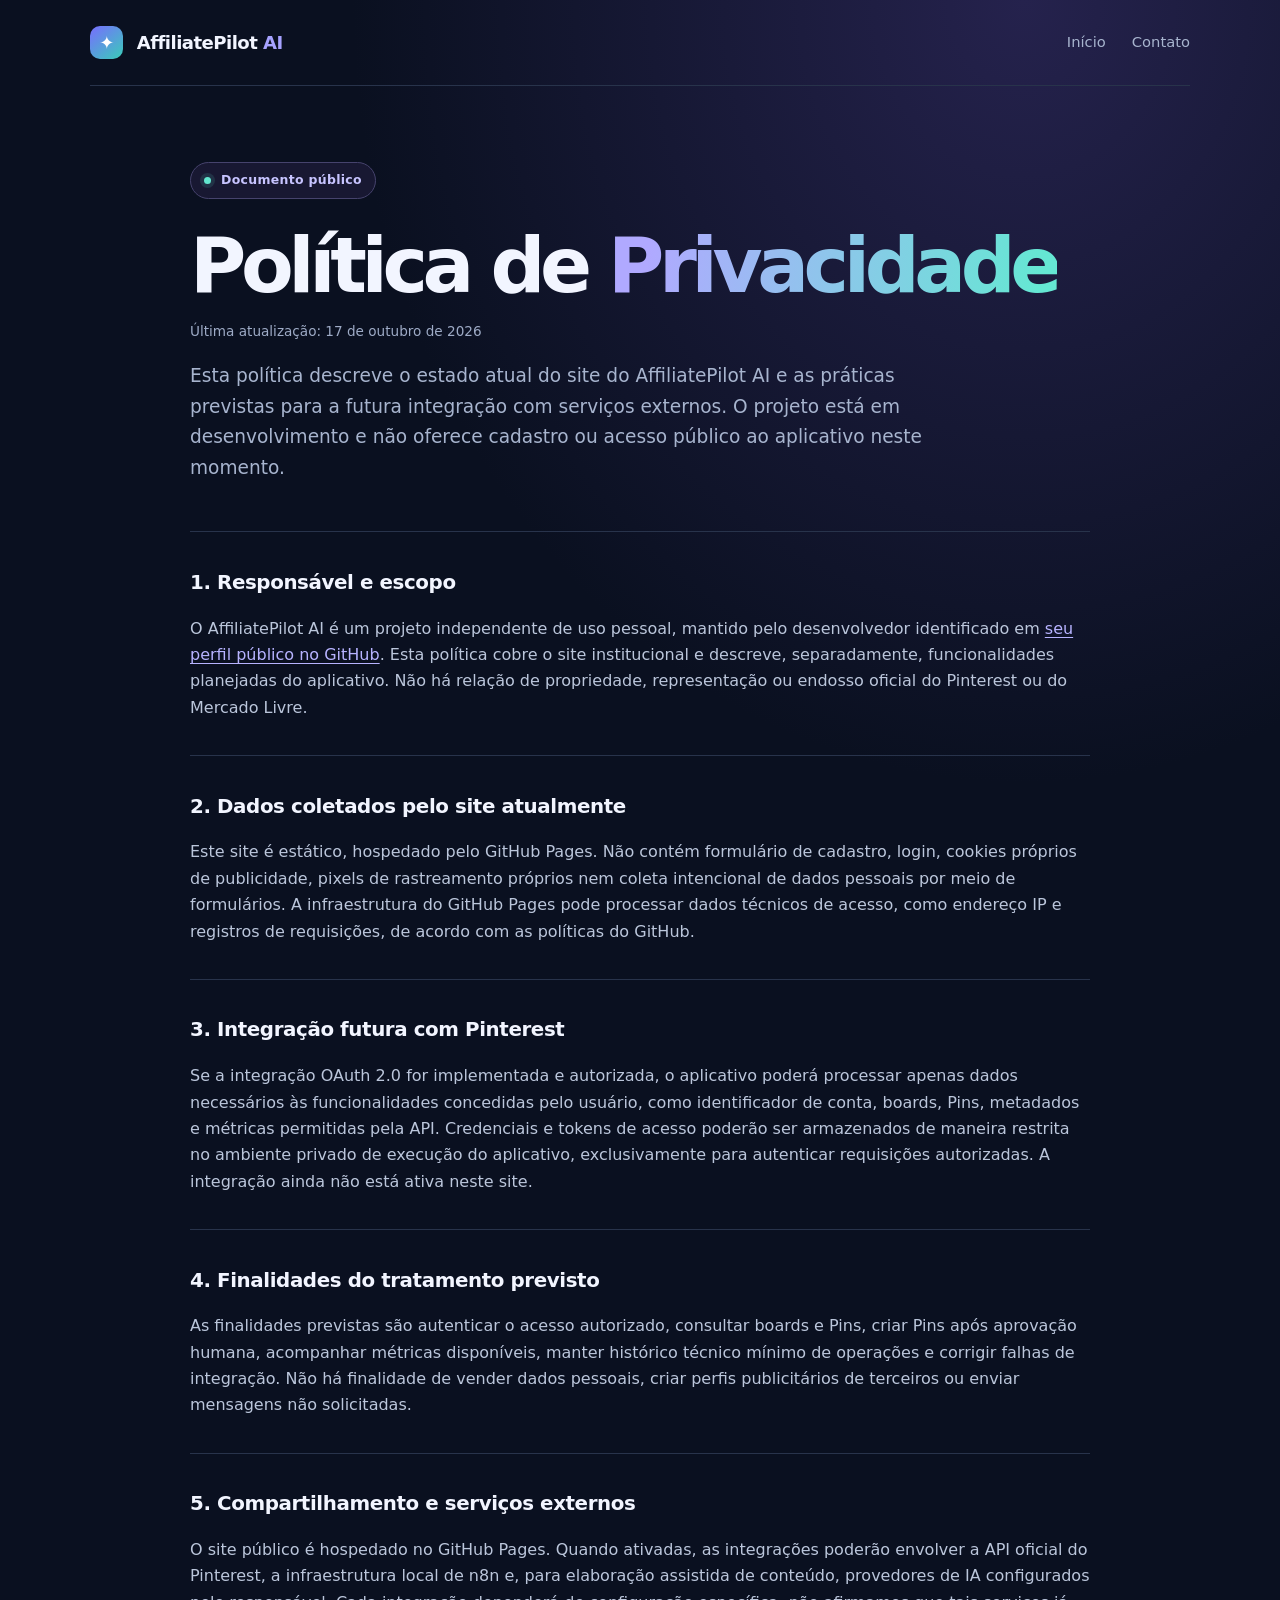
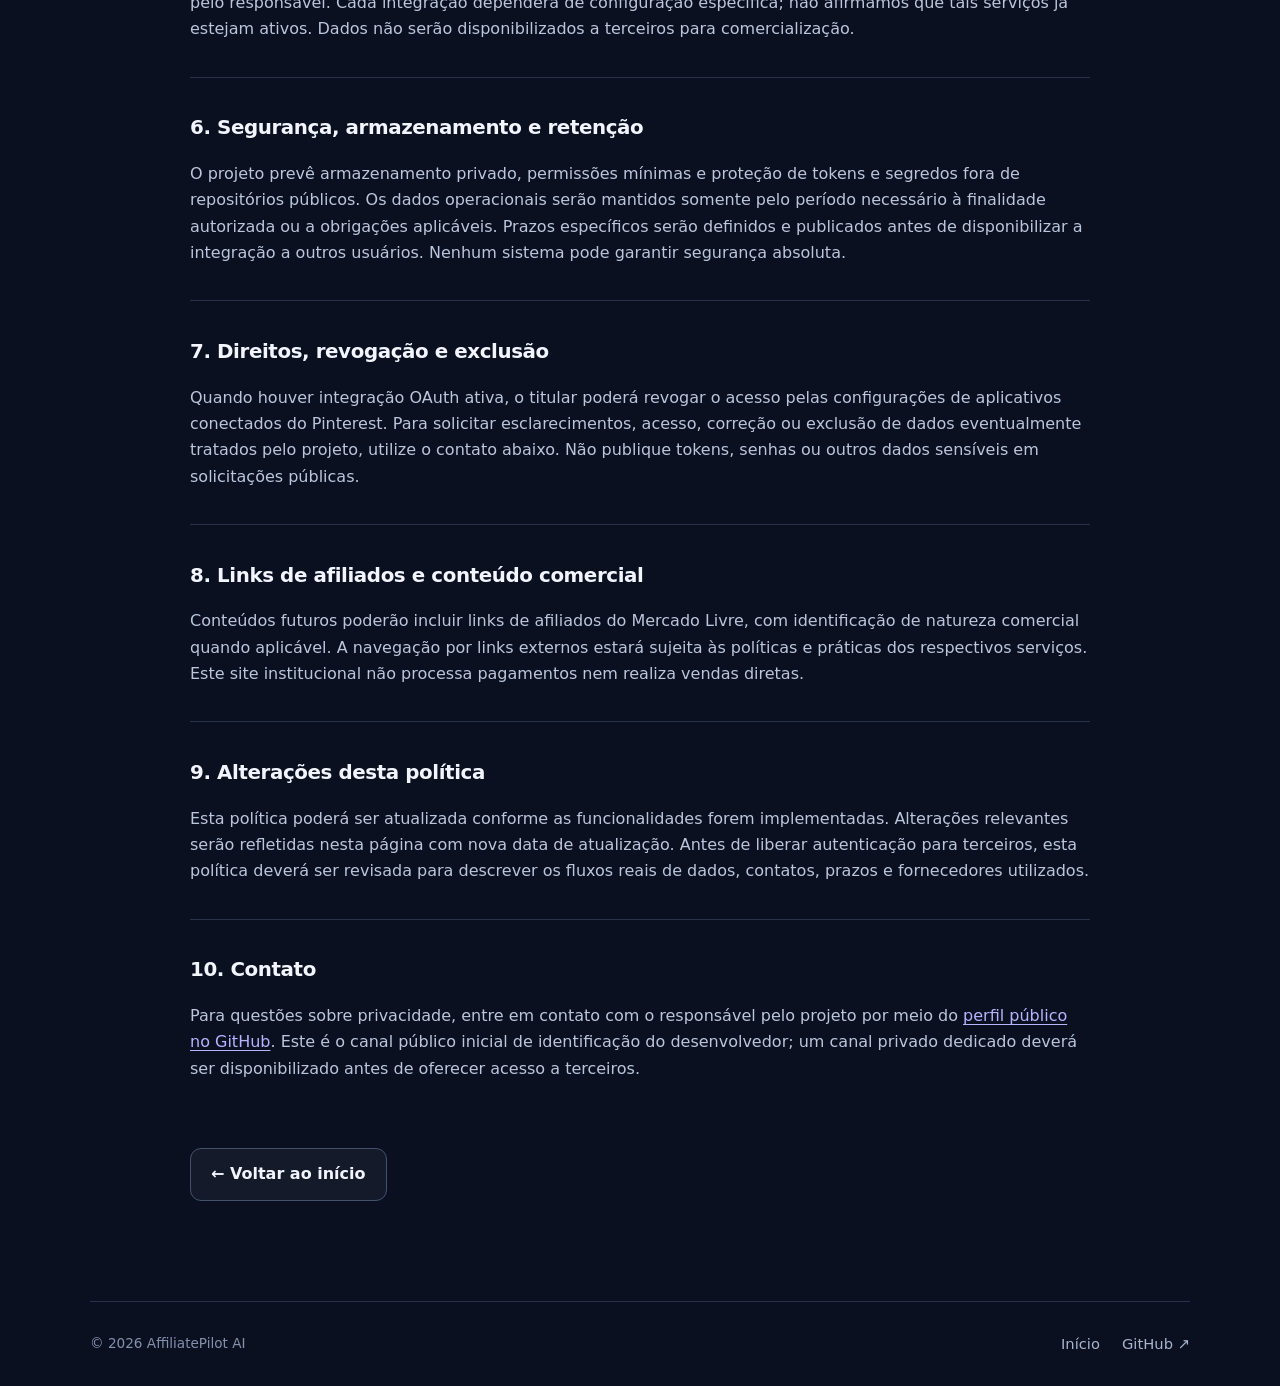
==== privacy/index.html @ 1112a1e2 "Publish AffiliatePilot AI site and privacy policy" ====
<!doctype html>
<html lang="pt-BR">
<head>
  <meta charset="utf-8"><meta name="viewport" content="width=device-width, initial-scale=1"><meta name="theme-color" content="#10172a">
  <meta name="description" content="Política de Privacidade do projeto AffiliatePilot AI.">
  <title>Política de Privacidade — AffiliatePilot AI</title>
  <link rel="icon" href="../assets/favicon.svg" type="image/svg+xml"><link rel="stylesheet" href="../assets/styles.css">
</head>
<body>
  <a class="skip" href="#conteudo">Pular para o conteúdo</a>
  <header class="nav wrap"><a class="brand" href="../"><span class="brand-icon">✦</span> AffiliatePilot <span class="brand-ai">AI</span></a><nav aria-label="Navegação principal"><a href="../">Início</a><a href="#contato">Contato</a></nav></header>
  <main id="conteudo" class="policy wrap">
    <div class="eyebrow"><span class="dot"></span> Documento público</div>
    <h1>Política de <span class="gradient">Privacidade</span></h1>
    <p class="updated">Última atualização: 17 de outubro de 2026</p>
    <p class="intro">Esta política descreve o estado atual do site do AffiliatePilot AI e as práticas previstas para a futura integração com serviços externos. O projeto está em desenvolvimento e não oferece cadastro ou acesso público ao aplicativo neste momento.</p>
    <div class="policy-content">
      <section><h2>1. Responsável e escopo</h2><p>O AffiliatePilot AI é um projeto independente de uso pessoal, mantido pelo desenvolvedor identificado em <a href="https://github.com/victoralecrim11" rel="noopener noreferrer">seu perfil público no GitHub</a>. Esta política cobre o site institucional e descreve, separadamente, funcionalidades planejadas do aplicativo. Não há relação de propriedade, representação ou endosso oficial do Pinterest ou do Mercado Livre.</p></section>
      <section><h2>2. Dados coletados pelo site atualmente</h2><p>Este site é estático, hospedado pelo GitHub Pages. Não contém formulário de cadastro, login, cookies próprios de publicidade, pixels de rastreamento próprios nem coleta intencional de dados pessoais por meio de formulários. A infraestrutura do GitHub Pages pode processar dados técnicos de acesso, como endereço IP e registros de requisições, de acordo com as políticas do GitHub.</p></section>
      <section><h2>3. Integração futura com Pinterest</h2><p>Se a integração OAuth 2.0 for implementada e autorizada, o aplicativo poderá processar apenas dados necessários às funcionalidades concedidas pelo usuário, como identificador de conta, boards, Pins, metadados e métricas permitidas pela API. Credenciais e tokens de acesso poderão ser armazenados de maneira restrita no ambiente privado de execução do aplicativo, exclusivamente para autenticar requisições autorizadas. A integração ainda não está ativa neste site.</p></section>
      <section><h2>4. Finalidades do tratamento previsto</h2><p>As finalidades previstas são autenticar o acesso autorizado, consultar boards e Pins, criar Pins após aprovação humana, acompanhar métricas disponíveis, manter histórico técnico mínimo de operações e corrigir falhas de integração. Não há finalidade de vender dados pessoais, criar perfis publicitários de terceiros ou enviar mensagens não solicitadas.</p></section>
      <section><h2>5. Compartilhamento e serviços externos</h2><p>O site público é hospedado no GitHub Pages. Quando ativadas, as integrações poderão envolver a API oficial do Pinterest, a infraestrutura local de n8n e, para elaboração assistida de conteúdo, provedores de IA configurados pelo responsável. Cada integração dependerá de configuração específica; não afirmamos que tais serviços já estejam ativos. Dados não serão disponibilizados a terceiros para comercialização.</p></section>
      <section><h2>6. Segurança, armazenamento e retenção</h2><p>O projeto prevê armazenamento privado, permissões mínimas e proteção de tokens e segredos fora de repositórios públicos. Os dados operacionais serão mantidos somente pelo período necessário à finalidade autorizada ou a obrigações aplicáveis. Prazos específicos serão definidos e publicados antes de disponibilizar a integração a outros usuários. Nenhum sistema pode garantir segurança absoluta.</p></section>
      <section><h2>7. Direitos, revogação e exclusão</h2><p>Quando houver integração OAuth ativa, o titular poderá revogar o acesso pelas configurações de aplicativos conectados do Pinterest. Para solicitar esclarecimentos, acesso, correção ou exclusão de dados eventualmente tratados pelo projeto, utilize o contato abaixo. Não publique tokens, senhas ou outros dados sensíveis em solicitações públicas.</p></section>
      <section><h2>8. Links de afiliados e conteúdo comercial</h2><p>Conteúdos futuros poderão incluir links de afiliados do Mercado Livre, com identificação de natureza comercial quando aplicável. A navegação por links externos estará sujeita às políticas e práticas dos respectivos serviços. Este site institucional não processa pagamentos nem realiza vendas diretas.</p></section>
      <section><h2>9. Alterações desta política</h2><p>Esta política poderá ser atualizada conforme as funcionalidades forem implementadas. Alterações relevantes serão refletidas nesta página com nova data de atualização. Antes de liberar autenticação para terceiros, esta política deverá ser revisada para descrever os fluxos reais de dados, contatos, prazos e fornecedores utilizados.</p></section>
      <section id="contato"><h2>10. Contato</h2><p>Para questões sobre privacidade, entre em contato com o responsável pelo projeto por meio do <a href="https://github.com/victoralecrim11" rel="noopener noreferrer">perfil público no GitHub</a>. Este é o canal público inicial de identificação do desenvolvedor; um canal privado dedicado deverá ser disponibilizado antes de oferecer acesso a terceiros.</p></section>
    </div>
    <div class="actions"><a class="button secondary" href="../">← Voltar ao início</a></div>
  </main>
  <footer class="footer wrap"><span>© 2026 AffiliatePilot AI</span><div><a href="../">Início</a><a href="https://github.com/victoralecrim11" rel="noopener noreferrer">GitHub ↗</a></div></footer>
</body>
</html>
---- assets/styles.css ----
:root{color-scheme:dark;--bg:#0a1020;--text:#f2f5ff;--muted:#a7b4ce;--line:#28334b;--accent:#8c87ff;--accent2:#62e6ce}*{box-sizing:border-box}html{scroll-behavior:smooth}body{margin:0;background:radial-gradient(ellipse 70% 35% at 80% 0%,#25224d 0%,transparent 75%),var(--bg);color:var(--text);font:16px/1.65 system-ui,-apple-system,BlinkMacSystemFont,"Segoe UI",sans-serif}a{color:inherit}.wrap{width:min(1100px,calc(100% - 48px));margin-inline:auto}.skip{position:absolute;top:-100px;left:10px;padding:10px;background:white;color:black}.skip:focus{top:10px}.nav{min-height:86px;display:flex;align-items:center;justify-content:space-between;gap:18px;border-bottom:1px solid var(--line)}.brand{text-decoration:none;font-size:1.13rem;font-weight:800;letter-spacing:-.03em}.brand-icon{display:inline-flex;align-items:center;justify-content:center;width:33px;height:33px;margin-right:8px;border-radius:10px;background:linear-gradient(140deg,#786dff,#39cdb9);color:#fff}.brand-ai{color:#a6a2ff}.nav nav{display:flex;gap:26px;flex-wrap:wrap}.nav nav a,.footer a{color:var(--muted);text-decoration:none;font-size:.92rem}.nav nav a:hover,.footer a:hover{color:white}.hero{padding-block:112px 110px;max-width:1100px}.eyebrow{display:inline-flex;align-items:center;gap:10px;padding:7px 13px;border:1px solid #46436d;background:#24214288;border-radius:999px;color:#c7c4ff;font-size:.78rem;font-weight:700;letter-spacing:.025em}.dot{width:7px;height:7px;border-radius:50%;background:var(--accent2);box-shadow:0 0 0 4px #62e6ce20}.hero h1,.policy h1{font-size:clamp(2.8rem,6.8vw,5.8rem);line-height:1.06;letter-spacing:-.07em;margin:26px 0 26px;max-width:950px}.gradient{background:linear-gradient(100deg,#b0a9ff 10%,#65e7d3 95%);-webkit-background-clip:text;background-clip:text;color:transparent}.intro{font-size:1.16rem;color:var(--muted);max-width:760px}.actions{display:flex;gap:12px;flex-wrap:wrap;margin-top:32px}.button{display:inline-flex;align-items:center;gap:12px;border-radius:11px;padding:12px 20px;text-decoration:none;font-weight:750;background:#a29dff;color:#11152a;transition:transform .15s,background .15s}.button:hover{transform:translateY(-2px);background:#bdb9ff}.button.secondary{background:#ffffff0b;border:1px solid #45516c;color:#f2f5ff}.button.secondary:hover{background:#ffffff19}.info{color:#8796b2;margin-top:25px;font-size:.85rem}.section{padding-block:64px 100px}.section-kicker{font-size:.8rem;font-weight:800;letter-spacing:.13em;color:#8f8bff}.section h2{font-size:clamp(1.9rem,4vw,3rem);line-height:1.2;letter-spacing:-.04em;margin:10px 0}.section-lead{color:var(--muted);max-width:730px}.cards{display:grid;grid-template-columns:repeat(2,minmax(0,1fr));gap:18px;margin-top:34px}.card,.panel{border:1px solid var(--line);background:linear-gradient(145deg,#1b2440b0,#111b2ed0);border-radius:18px;padding:30px}.symbol{font-weight:900;color:#a6a1ff;font-size:.8rem;letter-spacing:.12em}.card h3{font-size:1.25rem;margin:20px 0 8px}.card p,.panel p{color:var(--muted);margin-bottom:0}.panel{padding:40px}.footer{border-top:1px solid var(--line);display:flex;justify-content:space-between;gap:20px;align-items:center;padding-block:30px;color:#8391ad;font-size:.85rem}.footer div{display:flex;gap:22px}.policy{padding-block:76px 100px;max-width:900px}.policy h1{font-size:clamp(2.5rem,6vw,4.8rem);margin-bottom:14px}.updated{font-size:.85rem;color:#9eabc6}.policy-content{margin-top:48px}.policy-content section{padding:18px 0;border-top:1px solid var(--line)}.policy-content h2{font-size:1.24rem;letter-spacing:-.02em;margin-bottom:10px}.policy-content p{color:#bbc6db}.policy-content a{color:#b7b3ff;text-underline-offset:3px}a:focus-visible{outline:3px solid #69e5d1;outline-offset:4px}@media(max-width:700px){.wrap{width:min(100% - 32px,1100px)}.nav{align-items:flex-start;flex-direction:column;padding-block:18px}.nav nav{gap:14px}.hero{padding-block:74px 70px}.section{padding-block:40px 65px}.cards{grid-template-columns:1fr}.panel{padding:25px}.footer{align-items:flex-start;flex-direction:column}.hero h1{letter-spacing:-.055em}}
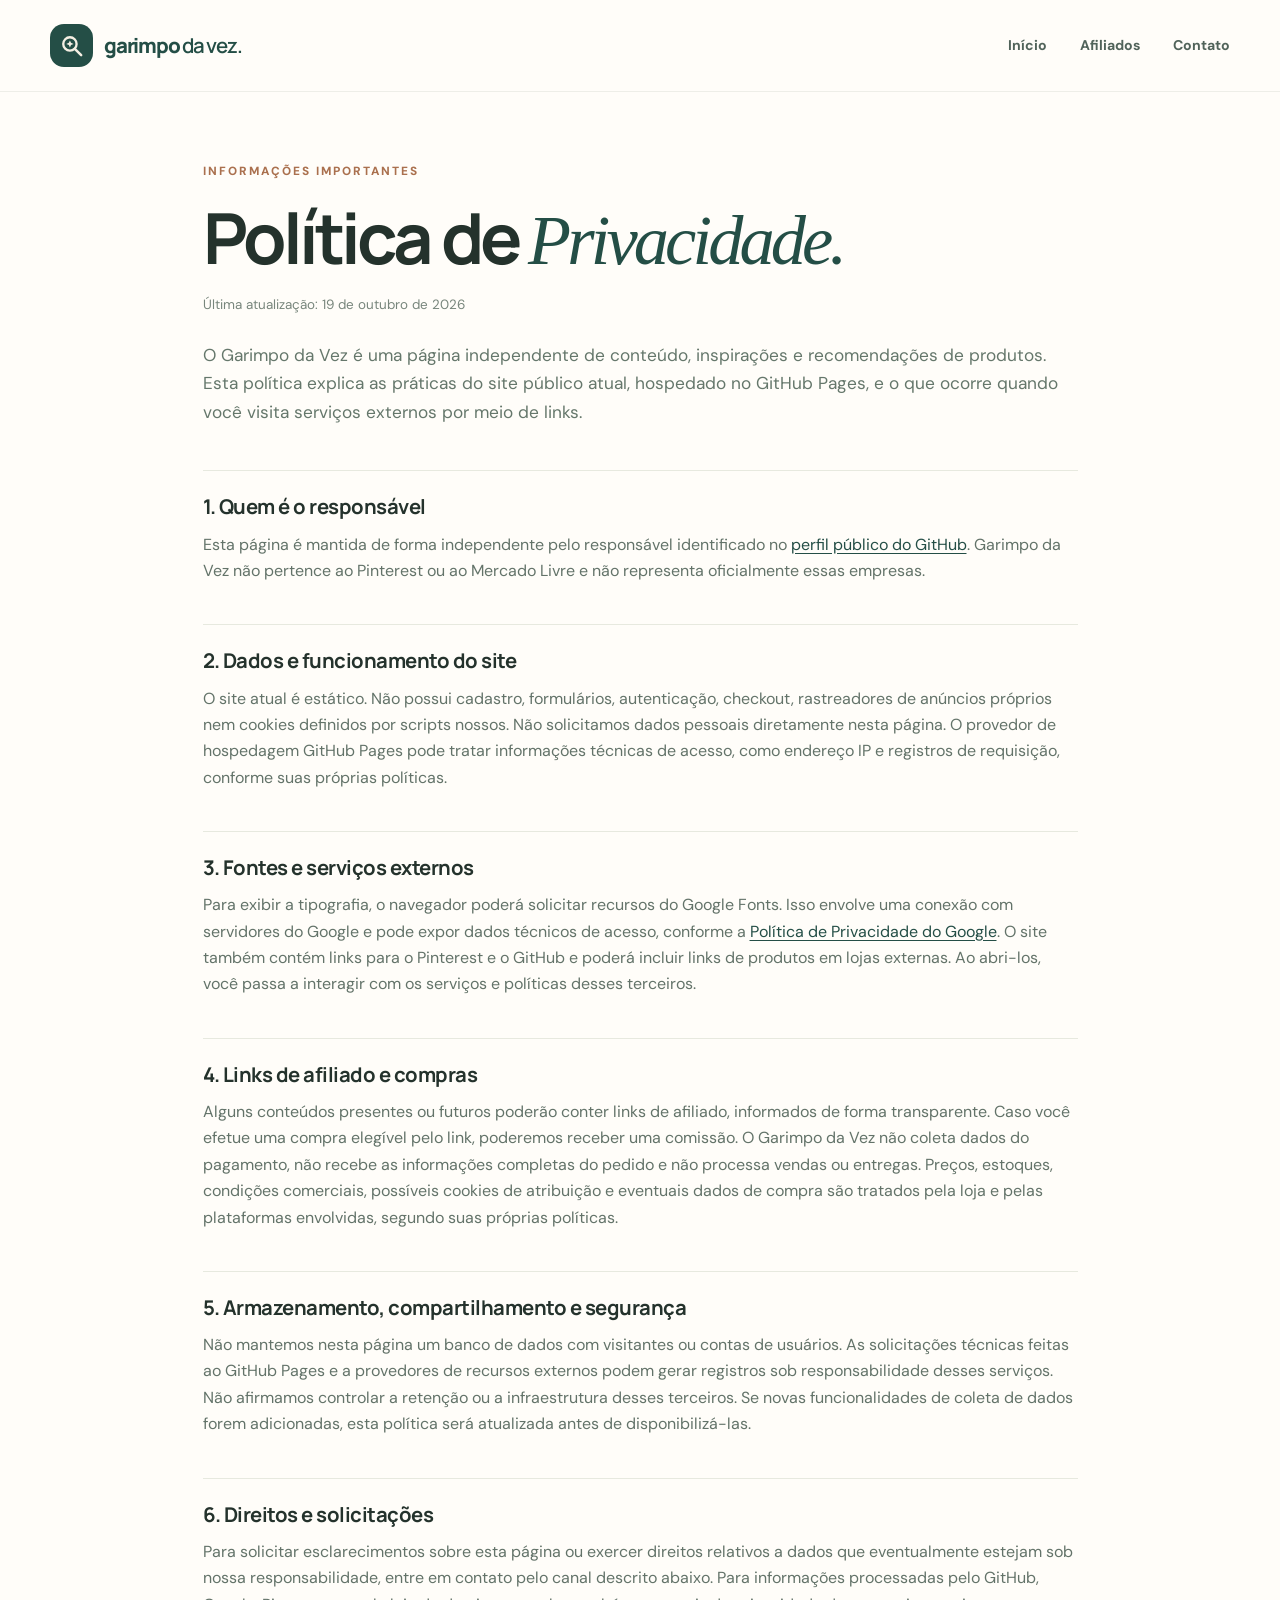
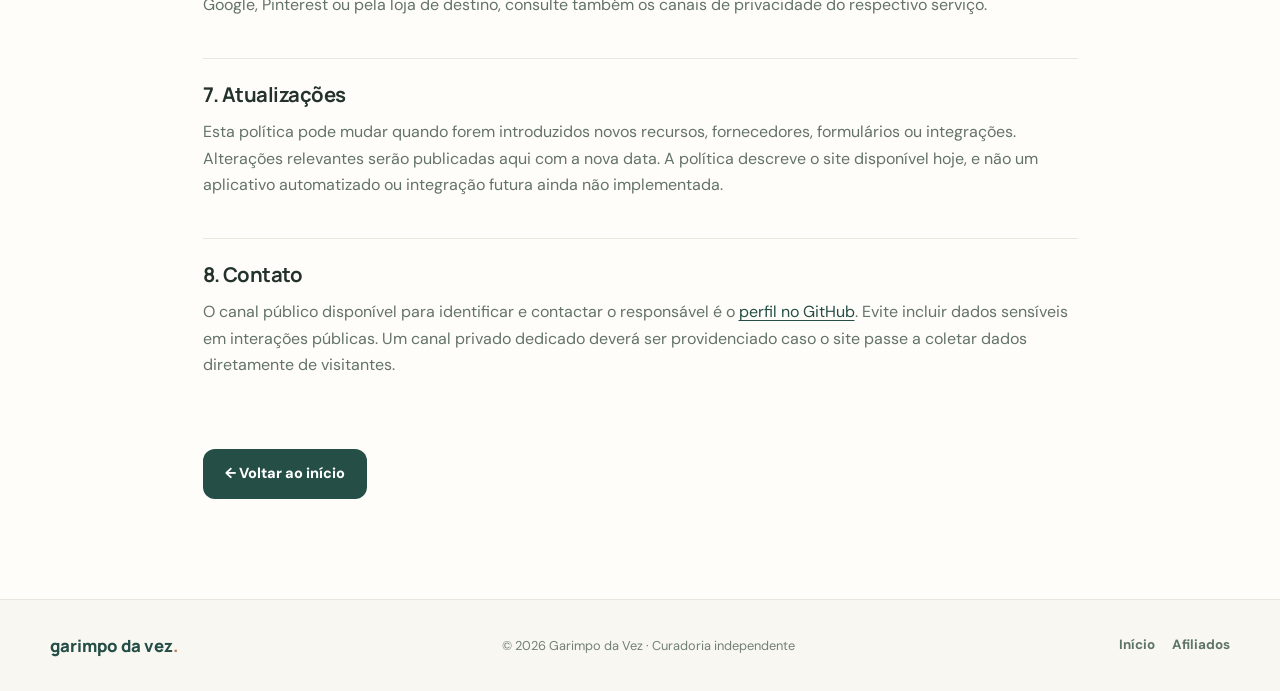
==== commit 03c2c25d: "feat: rebrand AffiliatePilot AI landing to Garimpo da Vez" ====
--- a/privacy/index.html
+++ b/privacy/index.html
@@ -1,33 +1,37 @@
 <!doctype html>
 <html lang="pt-BR">
 <head>
-  <meta charset="utf-8"><meta name="viewport" content="width=device-width, initial-scale=1"><meta name="theme-color" content="#10172a">
-  <meta name="description" content="Política de Privacidade do projeto AffiliatePilot AI.">
-  <title>Política de Privacidade — AffiliatePilot AI</title>
-  <link rel="icon" href="../assets/favicon.svg" type="image/svg+xml"><link rel="stylesheet" href="../assets/styles.css">
+  <meta charset="utf-8">
+  <meta name="viewport" content="width=device-width, initial-scale=1">
+  <meta name="theme-color" content="#244e46">
+  <meta name="description" content="Política de Privacidade do Garimpo da Vez: informações sobre o site, links externos e conteúdo de afiliados.">
+  <title>Política de Privacidade | Garimpo da Vez</title>
+  <link rel="icon" href="../assets/favicon.svg" type="image/svg+xml">
+  <link rel="stylesheet" href="../assets/styles.css">
 </head>
 <body>
   <a class="skip" href="#conteudo">Pular para o conteúdo</a>
-  <header class="nav wrap"><a class="brand" href="../"><span class="brand-icon">✦</span> AffiliatePilot <span class="brand-ai">AI</span></a><nav aria-label="Navegação principal"><a href="../">Início</a><a href="#contato">Contato</a></nav></header>
+  <header class="site-header"><div class="nav wrap">
+    <a class="brand" href="../" aria-label="Garimpo da Vez, início"><span class="brand-mark" aria-hidden="true"><svg viewBox="0 0 36 36" width="30" height="30" fill="none"><circle cx="15.5" cy="15.5" r="8" stroke="currentColor" stroke-width="2.8"/><path d="m22 22 7 7" stroke="currentColor" stroke-width="3" stroke-linecap="round"/><path d="m15.5 11.3 1.3 2.9 3.1 1.3-3.1 1.3-1.3 2.9-1.3-2.9-3.1-1.3 3.1-1.3z" fill="currentColor"/></svg></span><span>garimpo<span class="brand-soft"> da vez.</span></span></a>
+    <nav class="nav-links" aria-label="Navegação principal"><a href="../">Início</a><a href="../#transparencia">Afiliados</a><a href="#contato">Contato</a></nav>
+  </div></header>
   <main id="conteudo" class="policy wrap">
-    <div class="eyebrow"><span class="dot"></span> Documento público</div>
-    <h1>Política de <span class="gradient">Privacidade</span></h1>
-    <p class="updated">Última atualização: 17 de outubro de 2026</p>
-    <p class="intro">Esta política descreve o estado atual do site do AffiliatePilot AI e as práticas previstas para a futura integração com serviços externos. O projeto está em desenvolvimento e não oferece cadastro ou acesso público ao aplicativo neste momento.</p>
+    <p class="kicker">INFORMAÇÕES IMPORTANTES</p>
+    <h1>Política de <em style="font-family:Georgia,serif;font-weight:400;color:#244e46">Privacidade.</em></h1>
+    <p class="updated">Última atualização: 19 de outubro de 2026</p>
+    <p class="policy-intro">O Garimpo da Vez é uma página independente de conteúdo, inspirações e recomendações de produtos. Esta política explica as práticas do site público atual, hospedado no GitHub Pages, e o que ocorre quando você visita serviços externos por meio de links.</p>
     <div class="policy-content">
-      <section><h2>1. Responsável e escopo</h2><p>O AffiliatePilot AI é um projeto independente de uso pessoal, mantido pelo desenvolvedor identificado em <a href="https://github.com/victoralecrim11" rel="noopener noreferrer">seu perfil público no GitHub</a>. Esta política cobre o site institucional e descreve, separadamente, funcionalidades planejadas do aplicativo. Não há relação de propriedade, representação ou endosso oficial do Pinterest ou do Mercado Livre.</p></section>
-      <section><h2>2. Dados coletados pelo site atualmente</h2><p>Este site é estático, hospedado pelo GitHub Pages. Não contém formulário de cadastro, login, cookies próprios de publicidade, pixels de rastreamento próprios nem coleta intencional de dados pessoais por meio de formulários. A infraestrutura do GitHub Pages pode processar dados técnicos de acesso, como endereço IP e registros de requisições, de acordo com as políticas do GitHub.</p></section>
-      <section><h2>3. Integração futura com Pinterest</h2><p>Se a integração OAuth 2.0 for implementada e autorizada, o aplicativo poderá processar apenas dados necessários às funcionalidades concedidas pelo usuário, como identificador de conta, boards, Pins, metadados e métricas permitidas pela API. Credenciais e tokens de acesso poderão ser armazenados de maneira restrita no ambiente privado de execução do aplicativo, exclusivamente para autenticar requisições autorizadas. A integração ainda não está ativa neste site.</p></section>
-      <section><h2>4. Finalidades do tratamento previsto</h2><p>As finalidades previstas são autenticar o acesso autorizado, consultar boards e Pins, criar Pins após aprovação humana, acompanhar métricas disponíveis, manter histórico técnico mínimo de operações e corrigir falhas de integração. Não há finalidade de vender dados pessoais, criar perfis publicitários de terceiros ou enviar mensagens não solicitadas.</p></section>
-      <section><h2>5. Compartilhamento e serviços externos</h2><p>O site público é hospedado no GitHub Pages. Quando ativadas, as integrações poderão envolver a API oficial do Pinterest, a infraestrutura local de n8n e, para elaboração assistida de conteúdo, provedores de IA configurados pelo responsável. Cada integração dependerá de configuração específica; não afirmamos que tais serviços já estejam ativos. Dados não serão disponibilizados a terceiros para comercialização.</p></section>
-      <section><h2>6. Segurança, armazenamento e retenção</h2><p>O projeto prevê armazenamento privado, permissões mínimas e proteção de tokens e segredos fora de repositórios públicos. Os dados operacionais serão mantidos somente pelo período necessário à finalidade autorizada ou a obrigações aplicáveis. Prazos específicos serão definidos e publicados antes de disponibilizar a integração a outros usuários. Nenhum sistema pode garantir segurança absoluta.</p></section>
-      <section><h2>7. Direitos, revogação e exclusão</h2><p>Quando houver integração OAuth ativa, o titular poderá revogar o acesso pelas configurações de aplicativos conectados do Pinterest. Para solicitar esclarecimentos, acesso, correção ou exclusão de dados eventualmente tratados pelo projeto, utilize o contato abaixo. Não publique tokens, senhas ou outros dados sensíveis em solicitações públicas.</p></section>
-      <section><h2>8. Links de afiliados e conteúdo comercial</h2><p>Conteúdos futuros poderão incluir links de afiliados do Mercado Livre, com identificação de natureza comercial quando aplicável. A navegação por links externos estará sujeita às políticas e práticas dos respectivos serviços. Este site institucional não processa pagamentos nem realiza vendas diretas.</p></section>
-      <section><h2>9. Alterações desta política</h2><p>Esta política poderá ser atualizada conforme as funcionalidades forem implementadas. Alterações relevantes serão refletidas nesta página com nova data de atualização. Antes de liberar autenticação para terceiros, esta política deverá ser revisada para descrever os fluxos reais de dados, contatos, prazos e fornecedores utilizados.</p></section>
-      <section id="contato"><h2>10. Contato</h2><p>Para questões sobre privacidade, entre em contato com o responsável pelo projeto por meio do <a href="https://github.com/victoralecrim11" rel="noopener noreferrer">perfil público no GitHub</a>. Este é o canal público inicial de identificação do desenvolvedor; um canal privado dedicado deverá ser disponibilizado antes de oferecer acesso a terceiros.</p></section>
+      <section><h2>1. Quem é o responsável</h2><p>Esta página é mantida de forma independente pelo responsável identificado no <a href="https://github.com/victoralecrim11" target="_blank" rel="noopener noreferrer">perfil público do GitHub</a>. Garimpo da Vez não pertence ao Pinterest ou ao Mercado Livre e não representa oficialmente essas empresas.</p></section>
+      <section><h2>2. Dados e funcionamento do site</h2><p>O site atual é estático. Não possui cadastro, formulários, autenticação, checkout, rastreadores de anúncios próprios nem cookies definidos por scripts nossos. Não solicitamos dados pessoais diretamente nesta página. O provedor de hospedagem GitHub Pages pode tratar informações técnicas de acesso, como endereço IP e registros de requisição, conforme suas próprias políticas.</p></section>
+      <section><h2>3. Fontes e serviços externos</h2><p>Para exibir a tipografia, o navegador poderá solicitar recursos do Google Fonts. Isso envolve uma conexão com servidores do Google e pode expor dados técnicos de acesso, conforme a <a href="https://policies.google.com/privacy?hl=pt-BR" target="_blank" rel="noopener noreferrer">Política de Privacidade do Google</a>. O site também contém links para o Pinterest e o GitHub e poderá incluir links de produtos em lojas externas. Ao abri-los, você passa a interagir com os serviços e políticas desses terceiros.</p></section>
+      <section><h2>4. Links de afiliado e compras</h2><p>Alguns conteúdos presentes ou futuros poderão conter links de afiliado, informados de forma transparente. Caso você efetue uma compra elegível pelo link, poderemos receber uma comissão. O Garimpo da Vez não coleta dados do pagamento, não recebe as informações completas do pedido e não processa vendas ou entregas. Preços, estoques, condições comerciais, possíveis cookies de atribuição e eventuais dados de compra são tratados pela loja e pelas plataformas envolvidas, segundo suas próprias políticas.</p></section>
+      <section><h2>5. Armazenamento, compartilhamento e segurança</h2><p>Não mantemos nesta página um banco de dados com visitantes ou contas de usuários. As solicitações técnicas feitas ao GitHub Pages e a provedores de recursos externos podem gerar registros sob responsabilidade desses serviços. Não afirmamos controlar a retenção ou a infraestrutura desses terceiros. Se novas funcionalidades de coleta de dados forem adicionadas, esta política será atualizada antes de disponibilizá-las.</p></section>
+      <section><h2>6. Direitos e solicitações</h2><p>Para solicitar esclarecimentos sobre esta página ou exercer direitos relativos a dados que eventualmente estejam sob nossa responsabilidade, entre em contato pelo canal descrito abaixo. Para informações processadas pelo GitHub, Google, Pinterest ou pela loja de destino, consulte também os canais de privacidade do respectivo serviço.</p></section>
+      <section><h2>7. Atualizações</h2><p>Esta política pode mudar quando forem introduzidos novos recursos, fornecedores, formulários ou integrações. Alterações relevantes serão publicadas aqui com a nova data. A política descreve o site disponível hoje, e não um aplicativo automatizado ou integração futura ainda não implementada.</p></section>
+      <section id="contato"><h2>8. Contato</h2><p>O canal público disponível para identificar e contactar o responsável é o <a href="https://github.com/victoralecrim11" target="_blank" rel="noopener noreferrer">perfil no GitHub</a>. Evite incluir dados sensíveis em interações públicas. Um canal privado dedicado deverá ser providenciado caso o site passe a coletar dados diretamente de visitantes.</p></section>
     </div>
-    <div class="actions"><a class="button secondary" href="../">← Voltar ao início</a></div>
+    <div class="actions"><a class="button primary" href="../">← Voltar ao início</a></div>
   </main>
-  <footer class="footer wrap"><span>© 2026 AffiliatePilot AI</span><div><a href="../">Início</a><a href="https://github.com/victoralecrim11" rel="noopener noreferrer">GitHub ↗</a></div></footer>
+  <footer class="footer"><div class="wrap footer-inner"><a class="footer-brand" href="../">garimpo da vez<span>.</span></a><p>© 2026 Garimpo da Vez · Curadoria independente</p><nav aria-label="Links do rodapé"><a href="../">Início</a><a href="../#transparencia">Afiliados</a></nav></div></footer>
 </body>
-</html>
+</html>
--- a/assets/styles.css
+++ b/assets/styles.css
@@ -1 +1,8 @@
-:root{color-scheme:dark;--bg:#0a1020;--text:#f2f5ff;--muted:#a7b4ce;--line:#28334b;--accent:#8c87ff;--accent2:#62e6ce}*{box-sizing:border-box}html{scroll-behavior:smooth}body{margin:0;background:radial-gradient(ellipse 70% 35% at 80% 0%,#25224d 0%,transparent 75%),var(--bg);color:var(--text);font:16px/1.65 system-ui,-apple-system,BlinkMacSystemFont,"Segoe UI",sans-serif}a{color:inherit}.wrap{width:min(1100px,calc(100% - 48px));margin-inline:auto}.skip{position:absolute;top:-100px;left:10px;padding:10px;background:white;color:black}.skip:focus{top:10px}.nav{min-height:86px;display:flex;align-items:center;justify-content:space-between;gap:18px;border-bottom:1px solid var(--line)}.brand{text-decoration:none;font-size:1.13rem;font-weight:800;letter-spacing:-.03em}.brand-icon{display:inline-flex;align-items:center;justify-content:center;width:33px;height:33px;margin-right:8px;border-radius:10px;background:linear-gradient(140deg,#786dff,#39cdb9);color:#fff}.brand-ai{color:#a6a2ff}.nav nav{display:flex;gap:26px;flex-wrap:wrap}.nav nav a,.footer a{color:var(--muted);text-decoration:none;font-size:.92rem}.nav nav a:hover,.footer a:hover{color:white}.hero{padding-block:112px 110px;max-width:1100px}.eyebrow{display:inline-flex;align-items:center;gap:10px;padding:7px 13px;border:1px solid #46436d;background:#24214288;border-radius:999px;color:#c7c4ff;font-size:.78rem;font-weight:700;letter-spacing:.025em}.dot{width:7px;height:7px;border-radius:50%;background:var(--accent2);box-shadow:0 0 0 4px #62e6ce20}.hero h1,.policy h1{font-size:clamp(2.8rem,6.8vw,5.8rem);line-height:1.06;letter-spacing:-.07em;margin:26px 0 26px;max-width:950px}.gradient{background:linear-gradient(100deg,#b0a9ff 10%,#65e7d3 95%);-webkit-background-clip:text;background-clip:text;color:transparent}.intro{font-size:1.16rem;color:var(--muted);max-width:760px}.actions{display:flex;gap:12px;flex-wrap:wrap;margin-top:32px}.button{display:inline-flex;align-items:center;gap:12px;border-radius:11px;padding:12px 20px;text-decoration:none;font-weight:750;background:#a29dff;color:#11152a;transition:transform .15s,background .15s}.button:hover{transform:translateY(-2px);background:#bdb9ff}.button.secondary{background:#ffffff0b;border:1px solid #45516c;color:#f2f5ff}.button.secondary:hover{background:#ffffff19}.info{color:#8796b2;margin-top:25px;font-size:.85rem}.section{padding-block:64px 100px}.section-kicker{font-size:.8rem;font-weight:800;letter-spacing:.13em;color:#8f8bff}.section h2{font-size:clamp(1.9rem,4vw,3rem);line-height:1.2;letter-spacing:-.04em;margin:10px 0}.section-lead{color:var(--muted);max-width:730px}.cards{display:grid;grid-template-columns:repeat(2,minmax(0,1fr));gap:18px;margin-top:34px}.card,.panel{border:1px solid var(--line);background:linear-gradient(145deg,#1b2440b0,#111b2ed0);border-radius:18px;padding:30px}.symbol{font-weight:900;color:#a6a1ff;font-size:.8rem;letter-spacing:.12em}.card h3{font-size:1.25rem;margin:20px 0 8px}.card p,.panel p{color:var(--muted);margin-bottom:0}.panel{padding:40px}.footer{border-top:1px solid var(--line);display:flex;justify-content:space-between;gap:20px;align-items:center;padding-block:30px;color:#8391ad;font-size:.85rem}.footer div{display:flex;gap:22px}.policy{padding-block:76px 100px;max-width:900px}.policy h1{font-size:clamp(2.5rem,6vw,4.8rem);margin-bottom:14px}.updated{font-size:.85rem;color:#9eabc6}.policy-content{margin-top:48px}.policy-content section{padding:18px 0;border-top:1px solid var(--line)}.policy-content h2{font-size:1.24rem;letter-spacing:-.02em;margin-bottom:10px}.policy-content p{color:#bbc6db}.policy-content a{color:#b7b3ff;text-underline-offset:3px}a:focus-visible{outline:3px solid #69e5d1;outline-offset:4px}@media(max-width:700px){.wrap{width:min(100% - 32px,1100px)}.nav{align-items:flex-start;flex-direction:column;padding-block:18px}.nav nav{gap:14px}.hero{padding-block:74px 70px}.section{padding-block:40px 65px}.cards{grid-template-columns:1fr}.panel{padding:25px}.footer{align-items:flex-start;flex-direction:column}.hero h1{letter-spacing:-.055em}}
+@import url('https://fonts.googleapis.com/css2?family=DM+Sans:wght@400;500;600;700;800&family=Manrope:wght@400;500;600;700;800&display=swap');
+:root{color-scheme:light;--green:#244e46;--green-dark:#173b35;--cream:#f5efe3;--ink:#24322c;--muted:#63736a;--terracotta:#d69a72;--line:#e7e9df;--white:#fffdf9;--radius:24px}
+*{box-sizing:border-box}html{scroll-behavior:smooth}body{margin:0;color:var(--ink);background:var(--white);font:16px/1.65 'DM Sans',system-ui,-apple-system,BlinkMacSystemFont,'Segoe UI',sans-serif}a{color:inherit}a:focus-visible{outline:3px solid #b96b42;outline-offset:4px}h1,h2,h3{font-family:Manrope,'DM Sans',sans-serif;line-height:1.14;letter-spacing:-.055em}p{margin-top:0}.wrap{width:min(1180px,calc(100% - 56px));margin-inline:auto}.skip{position:fixed;z-index:99;top:-100px;left:12px;padding:12px 16px;background:var(--green);color:white}.skip:focus{top:12px}.site-header{position:relative;z-index:3;background:var(--white);border-bottom:1px solid #eeeee8}.nav{height:91px;display:flex;align-items:center;justify-content:space-between;gap:20px}.brand{display:inline-flex;align-items:center;gap:11px;white-space:nowrap;font-size:1.28rem;text-decoration:none;font-family:Manrope,sans-serif;font-weight:800;letter-spacing:-.06em;color:var(--green)}.brand-soft{font-weight:600}.brand-mark{display:flex;align-items:center;justify-content:center;flex:none;width:43px;height:43px;border-radius:14px;background:var(--green);color:var(--cream)}.nav-links{display:flex;align-items:center;gap:33px}.nav-links a{text-decoration:none;font-weight:700;font-size:.88rem;color:#51635a}.nav-links a:hover{color:#b57048}.hero{overflow:hidden;background:linear-gradient(122deg,#f9f6ee 0%,#f4f1e8 56%,#eee9dc 100%)}.hero-grid{min-height:665px;display:grid;grid-template-columns:1.02fr 1fr;align-items:center;gap:5%;padding-block:60px 75px}.hero-copy{position:relative;z-index:1}.eyebrow{display:inline-flex;gap:9px;align-items:center;padding:8px 13px;border:1px solid #d7e1d5;border-radius:100px;background:#ffffffc7;color:#426557;font-size:.75rem;letter-spacing:.015em;font-weight:800}.spark{color:#bb815a;font-size:1.08rem;line-height:1}.hero h1{font-size:clamp(3.1rem,5.2vw,5.3rem);max-width:650px;margin:24px 0 22px;font-weight:800}.hero h1 em,.about-section h2 em{font-family:Georgia,'Times New Roman',serif;font-weight:400;color:var(--green);letter-spacing:-.065em}.hero-lead{color:#5f6b61;max-width:520px;font-size:1.105rem;line-height:1.76}.actions{display:flex;align-items:center;flex-wrap:wrap;gap:12px;margin-top:30px}.button{display:inline-flex;align-items:center;justify-content:center;gap:18px;min-height:50px;padding:12px 22px;border-radius:12px;font-weight:800;font-size:.91rem;text-decoration:none;transition:transform .18s ease,background .18s ease;white-space:nowrap}.button:hover{transform:translateY(-2px)}.button.primary{background:var(--green);color:white}.button.primary:hover{background:var(--green-dark)}.button.ghost{border:1px solid #d9ddd4;background:#ffffff9c;color:var(--green)}.button.ghost:hover{background:#fff}.small-note{margin:27px 0 0;font-size:.79rem;font-weight:600;color:#77857b}.hero-art{min-height:525px;position:relative}.hero-tag{position:absolute;z-index:2;top:6px;left:11%;transform:rotate(-7deg);background:#fffdf8;padding:10px 18px;border-radius:100px;box-shadow:0 10px 26px #2b3b2820;color:var(--green);font-size:.78rem;font-weight:800}.hero-tag span{margin-left:5px;color:var(--terracotta)}.art-tile{position:absolute;border:7px solid #fff8;box-shadow:0 20px 60px #43584518;overflow:hidden;border-radius:29px}.tile-number{position:absolute;z-index:1;top:21px;left:23px;font-size:.69rem;font-weight:800;letter-spacing:.1em;color:#405849}.tile-caption{position:absolute;bottom:19px;left:22px;right:15px;font-weight:800;font-size:.8rem;letter-spacing:-.02em}.tile-home{background:#dbe2ce;left:1%;top:44px;width:55%;height:320px;transform:rotate(-5deg)}.tile-tech{background:#d5d8d0;right:2%;top:94px;width:47%;height:258px;transform:rotate(8deg)}.tile-life{background:#e8c8ad;left:28%;bottom:8px;width:45%;height:225px;transform:rotate(-2deg)}.art-stamp{position:absolute;z-index:2;right:4%;bottom:52px;width:130px;height:130px;border-radius:50%;background:var(--green);color:white;display:flex;align-items:center;justify-content:center;flex-direction:column;text-align:center;font:700 1rem/1.4 Georgia,serif;transform:rotate(10deg);box-shadow:0 12px 30px #244e4629}.art-stamp span{font-size:1.45rem;color:#efc28d;margin-top:4px}.lamp{position:absolute;top:72px;left:50%;transform:translateX(-50%);width:152px;height:200px}.lamp-shade{display:block;position:absolute;top:0;left:18px;width:118px;height:90px;background:#f6ead7;clip-path:polygon(22% 0,78% 0,100% 100%,0 100%);border-radius:12px 12px 3px 3px;filter:drop-shadow(0 6px 3px #0001)}.lamp-pole{position:absolute;width:10px;height:99px;background:#6b765f;top:83px;left:71px}.lamp-foot{position:absolute;width:89px;height:13px;background:#586957;bottom:9px;left:31px;border-radius:80% 80% 20% 20%}.monitor{position:absolute;left:50%;top:70px;transform:translateX(-50%);width:82%;height:150px}.monitor-screen{display:block;height:110px;border:10px solid #324a45;background:linear-gradient(135deg,#8fae9d,#c9d5b3);border-radius:13px;box-shadow:6px 12px 20px #566b5a26}.monitor-stand{display:block;position:relative;margin:auto;width:16px;height:30px;background:#526d63}.monitor-stand:after{content:'';position:absolute;bottom:-5px;left:-25px;width:66px;height:8px;background:#526d63;border-radius:50%}.vase{position:absolute;left:50%;top:27px;transform:translateX(-50%);height:170px;width:170px}.pot{position:absolute;bottom:0;left:46px;width:80px;height:85px;background:#b97356;border-radius:12px 12px 32px 32px;box-shadow:inset -13px 0 #9b5d4429}.leaf{position:absolute;background:#6f8569;width:34px;height:71px;border-radius:80% 3% 80% 3%;transform-origin:bottom center}.leaf-a{left:58px;top:10px;transform:rotate(-40deg)}.leaf-b{left:89px;top:0;transform:rotate(25deg)}.leaf-c{left:80px;top:30px;transform:rotate(4deg)}.manifesto-strip{background:var(--green);color:#fffdf4}.strip-inner{display:flex;justify-content:space-around;align-items:center;gap:25px;min-height:78px;text-transform:uppercase;font-size:.75rem;letter-spacing:.12em;font-weight:800}.strip-inner b{font-size:1.1rem;color:#d8b18a}.section{padding-block:108px}.section-head{display:flex;align-items:end;justify-content:space-between;gap:50px;margin-bottom:36px}.section-head>div{max-width:650px}.section-head>p{max-width:340px;margin-bottom:8px;color:var(--muted);font-size:.96rem}.kicker{color:#aa704e;letter-spacing:.17em;font-weight:800;font-size:.74rem;margin-bottom:15px}.section h2,.about-section h2{font-size:clamp(2.25rem,4vw,3.55rem);margin:0}.category-grid{display:grid;grid-template-columns:repeat(4,minmax(0,1fr));gap:17px}.category{display:flex;flex-direction:column;min-height:350px;border-radius:22px;padding:22px;overflow:hidden;border:1px solid #0000000b}.category-home{background:#e9efe2}.category-tech{background:#e2e9e5}.category-organize{background:#f6eadb}.category-style{background:#f4dfd2}.category-icon{height:106px;display:flex;align-items:center;justify-content:center;font-family:Georgia,serif;font-size:5.2rem;line-height:1;color:#37665a;opacity:.9}.category-tech .category-icon{color:#607b72}.category-organize .category-icon{color:#b7805a}.category-style .category-icon{color:#bd8c75}.category-index{font-size:.66rem;letter-spacing:.16em;font-weight:800;opacity:.62}.category h3{font-size:1.42rem;letter-spacing:-.05em;margin:12px 0 9px}.category p{color:#4d5c53;font-size:.85rem;line-height:1.65}.category-foot{margin-top:auto;padding-top:14px;border-top:1px solid #1e45301c;font-size:.73rem;font-weight:800;color:#405f51;display:flex;justify-content:space-between;gap:7px}.collection-note{margin-top:25px;color:#65776b;font-size:.88rem}.about-section{background:#f5f1e8;padding:100px 0}.about-grid{display:grid;grid-template-columns:1fr 1fr;gap:90px;align-items:center}.about-section h2{max-width:610px}.about-copy{color:#647268;font-size:1.05rem}.about-copy p{margin-bottom:18px}.text-link{display:inline-flex;align-items:center;gap:14px;margin-top:10px;color:var(--green);font-weight:800;text-decoration:none;border-bottom:1px solid var(--green);padding-bottom:5px}.text-link:hover{color:#a4613f;border-color:#a4613f}.disclosure{background:#e7eee5;border-radius:28px;padding:54px;display:grid;grid-template-columns:110px 1fr;gap:34px}.disclosure-symbol{width:92px;height:92px;border-radius:28px;background:var(--green);color:#f7e5c7;display:grid;place-items:center;font-size:4rem;line-height:1}.disclosure h2{font-size:clamp(1.9rem,3vw,2.9rem);margin:0 0 18px}.disclosure p:not(.kicker){color:#4b6457;max-width:860px}.closing{background:var(--green);color:white;padding-block:82px}.closing-inner{display:flex;align-items:center;justify-content:space-between;gap:32px}.closing-spark{display:block;color:#e5b98f;font-size:2.2rem}.closing .kicker{color:#e0b389;margin:8px 0 10px}.closing h2{font-size:clamp(2rem,4vw,3.55rem);margin:0 0 15px}.closing p:not(.kicker){color:#cbddd1}.button.light{background:var(--cream);color:var(--green)}.button.light:hover{background:white}.footer{background:#f8f7f2;border-top:1px solid var(--line);padding:32px 0}.footer-inner{display:flex;justify-content:space-between;align-items:center;gap:22px}.footer-brand{font-family:Manrope,sans-serif;font-weight:800;font-size:1.05rem;text-decoration:none;color:var(--green)}.footer-brand span{color:#b37e57}.footer p{color:#728076;margin:0;font-size:.8rem}.footer nav{display:flex;gap:17px;flex-wrap:wrap}.footer nav a{font-size:.84rem;text-decoration:none;font-weight:700;color:#5e7566}.footer nav a:hover{color:#ab6c48}
+.policy{padding-block:70px 100px;max-width:875px}.policy h1{font-size:clamp(2.8rem,5.5vw,4.4rem);margin:14px 0}.policy-intro{font-size:1.08rem;color:#65776b}.updated{color:#78867c;font-size:.84rem;margin-bottom:25px}.policy-content{margin-top:44px}.policy-content section{border-top:1px solid var(--line);padding:24px 0}.policy-content h2{font-size:1.27rem;letter-spacing:-.025em;margin:0 0 13px}.policy-content p{color:#637369}.policy-content a{color:var(--green);text-underline-offset:3px}
+@media(max-width:1050px){.hero-grid{grid-template-columns:1fr 1fr;gap:2%}.hero h1{font-size:clamp(3rem,5vw,4.3rem)}.category-grid{grid-template-columns:repeat(2,1fr)}.category{min-height:315px}.footer-inner{flex-wrap:wrap}.hero-art{transform:scale(.92);transform-origin:center}}
+@media(max-width:720px){.wrap{width:min(100% - 36px,1180px)}.nav{height:auto;min-height:82px;align-items:flex-start;justify-content:center;flex-direction:column;padding-block:15px;gap:11px}.brand{font-size:1.19rem}.brand-mark{width:39px;height:39px}.nav-links{gap:17px;flex-wrap:wrap}.nav-links a{font-size:.77rem}.hero-grid{padding-block:54px 72px;grid-template-columns:1fr;gap:20px}.hero h1{font-size:clamp(3.05rem,12vw,4.35rem)}.hero-lead{font-size:1rem}.hero-art{transform:none;min-height:455px;margin-inline:-10px}.tile-home{top:45px;height:290px}.tile-tech{top:79px;height:228px}.tile-life{height:204px;bottom:1px}.art-stamp{width:104px;height:104px;right:0;bottom:40px;font-size:.88rem}.art-tile{border-width:5px}.strip-inner{min-height:72px;gap:10px;flex-wrap:wrap;padding-block:13px;font-size:.58rem}.strip-inner b{font-size:.8rem}.section{padding-block:70px}.section-head{display:block}.section-head>p{max-width:100%;margin-top:20px}.category-grid{grid-template-columns:1fr 1fr;gap:10px}.category{padding:17px;min-height:330px}.category h3{font-size:1.12rem}.category p{font-size:.78rem}.category-icon{height:95px;font-size:4rem}.category-foot{font-size:.65rem}.about-section{padding:70px 0}.about-grid{grid-template-columns:1fr;gap:28px}.about-copy{font-size:.98rem}.disclosure{padding:27px 22px;grid-template-columns:1fr;gap:17px}.disclosure-symbol{width:64px;height:64px;border-radius:17px;font-size:2.5rem}.closing{padding-block:62px}.closing-inner{align-items:flex-start;flex-direction:column}.footer-inner{align-items:flex-start;flex-direction:column}.policy{padding-block:50px 70px}}
+@media(max-width:440px){.hero-art{min-height:380px}.tile-home{width:57%;height:255px}.tile-tech{width:50%;height:202px}.tile-life{height:174px;bottom:0}.lamp{transform:translateX(-50%) scale(.8);transform-origin:top center}.monitor{top:65px}.monitor-screen{height:85px}.vase{transform:translateX(-50%) scale(.8);transform-origin:top center}.tile-caption{bottom:13px;left:12px;font-size:.64rem}.tile-number{top:14px;left:12px}.hero-tag{top:0;font-size:.69rem}.category-grid{grid-template-columns:1fr}.category{min-height:245px}.category-icon{height:80px}.category h3{font-size:1.35rem}.category p{font-size:.88rem}.category-foot{font-size:.73rem}.actions{flex-direction:column;align-items:stretch}.button{white-space:normal}.closing .button{width:100%}}
+@media(prefers-reduced-motion:reduce){html{scroll-behavior:auto}.button{transition:none}.button:hover{transform:none}}
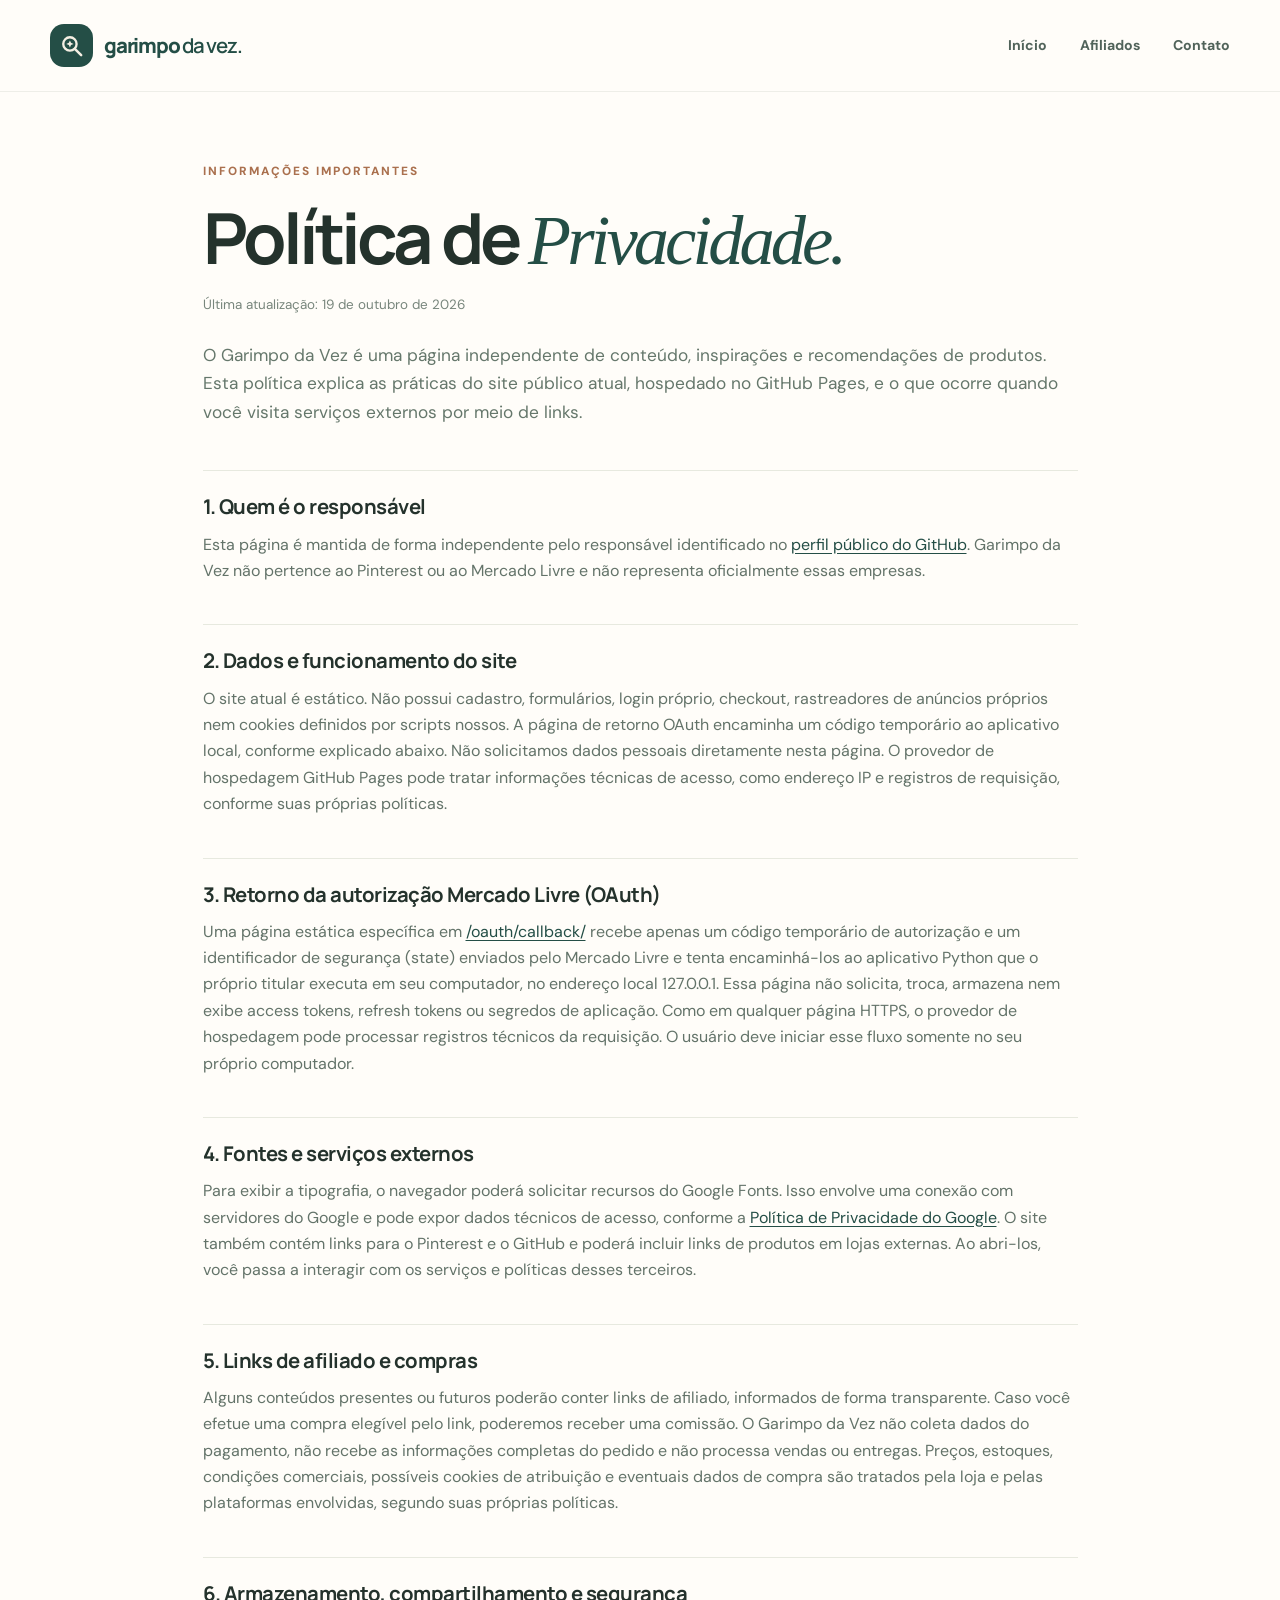
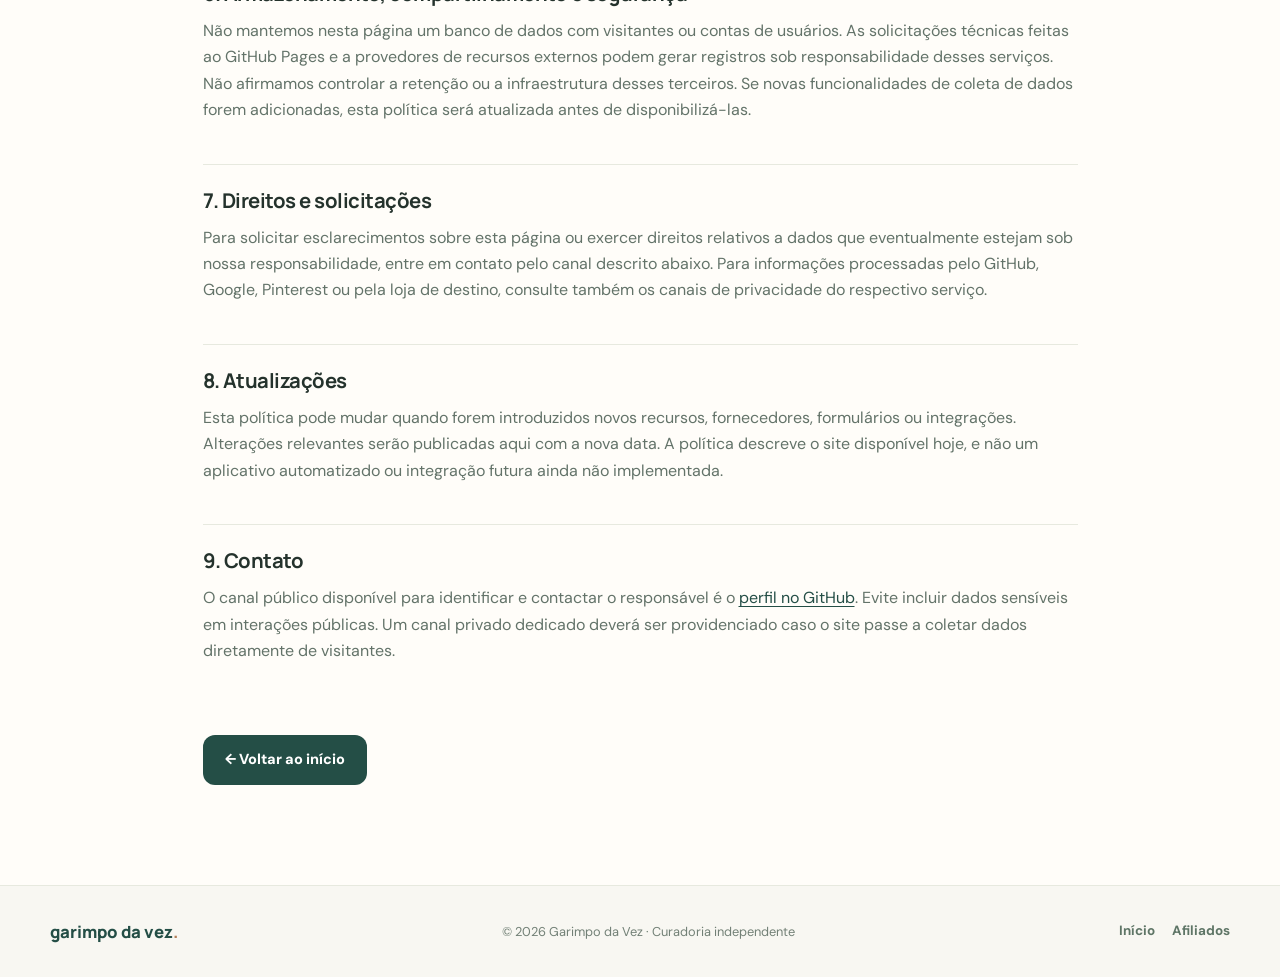
==== commit 80f0afef: "docs(privacy): esclarecer callback OAuth local sem tokens no GitHub Pages" ====
--- a/privacy/index.html
+++ b/privacy/index.html
@@ -22,13 +22,14 @@
     <p class="policy-intro">O Garimpo da Vez é uma página independente de conteúdo, inspirações e recomendações de produtos. Esta política explica as práticas do site público atual, hospedado no GitHub Pages, e o que ocorre quando você visita serviços externos por meio de links.</p>
     <div class="policy-content">
       <section><h2>1. Quem é o responsável</h2><p>Esta página é mantida de forma independente pelo responsável identificado no <a href="https://github.com/victoralecrim11" target="_blank" rel="noopener noreferrer">perfil público do GitHub</a>. Garimpo da Vez não pertence ao Pinterest ou ao Mercado Livre e não representa oficialmente essas empresas.</p></section>
-      <section><h2>2. Dados e funcionamento do site</h2><p>O site atual é estático. Não possui cadastro, formulários, autenticação, checkout, rastreadores de anúncios próprios nem cookies definidos por scripts nossos. Não solicitamos dados pessoais diretamente nesta página. O provedor de hospedagem GitHub Pages pode tratar informações técnicas de acesso, como endereço IP e registros de requisição, conforme suas próprias políticas.</p></section>
-      <section><h2>3. Fontes e serviços externos</h2><p>Para exibir a tipografia, o navegador poderá solicitar recursos do Google Fonts. Isso envolve uma conexão com servidores do Google e pode expor dados técnicos de acesso, conforme a <a href="https://policies.google.com/privacy?hl=pt-BR" target="_blank" rel="noopener noreferrer">Política de Privacidade do Google</a>. O site também contém links para o Pinterest e o GitHub e poderá incluir links de produtos em lojas externas. Ao abri-los, você passa a interagir com os serviços e políticas desses terceiros.</p></section>
-      <section><h2>4. Links de afiliado e compras</h2><p>Alguns conteúdos presentes ou futuros poderão conter links de afiliado, informados de forma transparente. Caso você efetue uma compra elegível pelo link, poderemos receber uma comissão. O Garimpo da Vez não coleta dados do pagamento, não recebe as informações completas do pedido e não processa vendas ou entregas. Preços, estoques, condições comerciais, possíveis cookies de atribuição e eventuais dados de compra são tratados pela loja e pelas plataformas envolvidas, segundo suas próprias políticas.</p></section>
-      <section><h2>5. Armazenamento, compartilhamento e segurança</h2><p>Não mantemos nesta página um banco de dados com visitantes ou contas de usuários. As solicitações técnicas feitas ao GitHub Pages e a provedores de recursos externos podem gerar registros sob responsabilidade desses serviços. Não afirmamos controlar a retenção ou a infraestrutura desses terceiros. Se novas funcionalidades de coleta de dados forem adicionadas, esta política será atualizada antes de disponibilizá-las.</p></section>
-      <section><h2>6. Direitos e solicitações</h2><p>Para solicitar esclarecimentos sobre esta página ou exercer direitos relativos a dados que eventualmente estejam sob nossa responsabilidade, entre em contato pelo canal descrito abaixo. Para informações processadas pelo GitHub, Google, Pinterest ou pela loja de destino, consulte também os canais de privacidade do respectivo serviço.</p></section>
-      <section><h2>7. Atualizações</h2><p>Esta política pode mudar quando forem introduzidos novos recursos, fornecedores, formulários ou integrações. Alterações relevantes serão publicadas aqui com a nova data. A política descreve o site disponível hoje, e não um aplicativo automatizado ou integração futura ainda não implementada.</p></section>
-      <section id="contato"><h2>8. Contato</h2><p>O canal público disponível para identificar e contactar o responsável é o <a href="https://github.com/victoralecrim11" target="_blank" rel="noopener noreferrer">perfil no GitHub</a>. Evite incluir dados sensíveis em interações públicas. Um canal privado dedicado deverá ser providenciado caso o site passe a coletar dados diretamente de visitantes.</p></section>
+      <section><h2>2. Dados e funcionamento do site</h2><p>O site atual é estático. Não possui cadastro, formulários, login próprio, checkout, rastreadores de anúncios próprios nem cookies definidos por scripts nossos. A página de retorno OAuth encaminha um código temporário ao aplicativo local, conforme explicado abaixo. Não solicitamos dados pessoais diretamente nesta página. O provedor de hospedagem GitHub Pages pode tratar informações técnicas de acesso, como endereço IP e registros de requisição, conforme suas próprias políticas.</p></section>
+      <section><h2>3. Retorno da autorização Mercado Livre (OAuth)</h2><p>Uma página estática específica em <a href="../oauth/callback/">/oauth/callback/</a> recebe apenas um código temporário de autorização e um identificador de segurança (state) enviados pelo Mercado Livre e tenta encaminhá-los ao aplicativo Python que o próprio titular executa em seu computador, no endereço local 127.0.0.1. Essa página não solicita, troca, armazena nem exibe access tokens, refresh tokens ou segredos de aplicação. Como em qualquer página HTTPS, o provedor de hospedagem pode processar registros técnicos da requisição. O usuário deve iniciar esse fluxo somente no seu próprio computador.</p></section>
+      <section><h2>4. Fontes e serviços externos</h2><p>Para exibir a tipografia, o navegador poderá solicitar recursos do Google Fonts. Isso envolve uma conexão com servidores do Google e pode expor dados técnicos de acesso, conforme a <a href="https://policies.google.com/privacy?hl=pt-BR" target="_blank" rel="noopener noreferrer">Política de Privacidade do Google</a>. O site também contém links para o Pinterest e o GitHub e poderá incluir links de produtos em lojas externas. Ao abri-los, você passa a interagir com os serviços e políticas desses terceiros.</p></section>
+      <section><h2>5. Links de afiliado e compras</h2><p>Alguns conteúdos presentes ou futuros poderão conter links de afiliado, informados de forma transparente. Caso você efetue uma compra elegível pelo link, poderemos receber uma comissão. O Garimpo da Vez não coleta dados do pagamento, não recebe as informações completas do pedido e não processa vendas ou entregas. Preços, estoques, condições comerciais, possíveis cookies de atribuição e eventuais dados de compra são tratados pela loja e pelas plataformas envolvidas, segundo suas próprias políticas.</p></section>
+      <section><h2>6. Armazenamento, compartilhamento e segurança</h2><p>Não mantemos nesta página um banco de dados com visitantes ou contas de usuários. As solicitações técnicas feitas ao GitHub Pages e a provedores de recursos externos podem gerar registros sob responsabilidade desses serviços. Não afirmamos controlar a retenção ou a infraestrutura desses terceiros. Se novas funcionalidades de coleta de dados forem adicionadas, esta política será atualizada antes de disponibilizá-las.</p></section>
+      <section><h2>7. Direitos e solicitações</h2><p>Para solicitar esclarecimentos sobre esta página ou exercer direitos relativos a dados que eventualmente estejam sob nossa responsabilidade, entre em contato pelo canal descrito abaixo. Para informações processadas pelo GitHub, Google, Pinterest ou pela loja de destino, consulte também os canais de privacidade do respectivo serviço.</p></section>
+      <section><h2>8. Atualizações</h2><p>Esta política pode mudar quando forem introduzidos novos recursos, fornecedores, formulários ou integrações. Alterações relevantes serão publicadas aqui com a nova data. A política descreve o site disponível hoje, e não um aplicativo automatizado ou integração futura ainda não implementada.</p></section>
+      <section id="contato"><h2>9. Contato</h2><p>O canal público disponível para identificar e contactar o responsável é o <a href="https://github.com/victoralecrim11" target="_blank" rel="noopener noreferrer">perfil no GitHub</a>. Evite incluir dados sensíveis em interações públicas. Um canal privado dedicado deverá ser providenciado caso o site passe a coletar dados diretamente de visitantes.</p></section>
     </div>
     <div class="actions"><a class="button primary" href="../">← Voltar ao início</a></div>
   </main>
--- a/assets/styles.css
+++ b/assets/styles.css
@@ -1,8 +1,15 @@
 @import url('https://fonts.googleapis.com/css2?family=DM+Sans:wght@400;500;600;700;800&family=Manrope:wght@400;500;600;700;800&display=swap');
 :root{color-scheme:light;--green:#244e46;--green-dark:#173b35;--cream:#f5efe3;--ink:#24322c;--muted:#63736a;--terracotta:#d69a72;--line:#e7e9df;--white:#fffdf9;--radius:24px}
-*{box-sizing:border-box}html{scroll-behavior:smooth}body{margin:0;color:var(--ink);background:var(--white);font:16px/1.65 'DM Sans',system-ui,-apple-system,BlinkMacSystemFont,'Segoe UI',sans-serif}a{color:inherit}a:focus-visible{outline:3px solid #b96b42;outline-offset:4px}h1,h2,h3{font-family:Manrope,'DM Sans',sans-serif;line-height:1.14;letter-spacing:-.055em}p{margin-top:0}.wrap{width:min(1180px,calc(100% - 56px));margin-inline:auto}.skip{position:fixed;z-index:99;top:-100px;left:12px;padding:12px 16px;background:var(--green);color:white}.skip:focus{top:12px}.site-header{position:relative;z-index:3;background:var(--white);border-bottom:1px solid #eeeee8}.nav{height:91px;display:flex;align-items:center;justify-content:space-between;gap:20px}.brand{display:inline-flex;align-items:center;gap:11px;white-space:nowrap;font-size:1.28rem;text-decoration:none;font-family:Manrope,sans-serif;font-weight:800;letter-spacing:-.06em;color:var(--green)}.brand-soft{font-weight:600}.brand-mark{display:flex;align-items:center;justify-content:center;flex:none;width:43px;height:43px;border-radius:14px;background:var(--green);color:var(--cream)}.nav-links{display:flex;align-items:center;gap:33px}.nav-links a{text-decoration:none;font-weight:700;font-size:.88rem;color:#51635a}.nav-links a:hover{color:#b57048}.hero{overflow:hidden;background:linear-gradient(122deg,#f9f6ee 0%,#f4f1e8 56%,#eee9dc 100%)}.hero-grid{min-height:665px;display:grid;grid-template-columns:1.02fr 1fr;align-items:center;gap:5%;padding-block:60px 75px}.hero-copy{position:relative;z-index:1}.eyebrow{display:inline-flex;gap:9px;align-items:center;padding:8px 13px;border:1px solid #d7e1d5;border-radius:100px;background:#ffffffc7;color:#426557;font-size:.75rem;letter-spacing:.015em;font-weight:800}.spark{color:#bb815a;font-size:1.08rem;line-height:1}.hero h1{font-size:clamp(3.1rem,5.2vw,5.3rem);max-width:650px;margin:24px 0 22px;font-weight:800}.hero h1 em,.about-section h2 em{font-family:Georgia,'Times New Roman',serif;font-weight:400;color:var(--green);letter-spacing:-.065em}.hero-lead{color:#5f6b61;max-width:520px;font-size:1.105rem;line-height:1.76}.actions{display:flex;align-items:center;flex-wrap:wrap;gap:12px;margin-top:30px}.button{display:inline-flex;align-items:center;justify-content:center;gap:18px;min-height:50px;padding:12px 22px;border-radius:12px;font-weight:800;font-size:.91rem;text-decoration:none;transition:transform .18s ease,background .18s ease;white-space:nowrap}.button:hover{transform:translateY(-2px)}.button.primary{background:var(--green);color:white}.button.primary:hover{background:var(--green-dark)}.button.ghost{border:1px solid #d9ddd4;background:#ffffff9c;color:var(--green)}.button.ghost:hover{background:#fff}.small-note{margin:27px 0 0;font-size:.79rem;font-weight:600;color:#77857b}.hero-art{min-height:525px;position:relative}.hero-tag{position:absolute;z-index:2;top:6px;left:11%;transform:rotate(-7deg);background:#fffdf8;padding:10px 18px;border-radius:100px;box-shadow:0 10px 26px #2b3b2820;color:var(--green);font-size:.78rem;font-weight:800}.hero-tag span{margin-left:5px;color:var(--terracotta)}.art-tile{position:absolute;border:7px solid #fff8;box-shadow:0 20px 60px #43584518;overflow:hidden;border-radius:29px}.tile-number{position:absolute;z-index:1;top:21px;left:23px;font-size:.69rem;font-weight:800;letter-spacing:.1em;color:#405849}.tile-caption{position:absolute;bottom:19px;left:22px;right:15px;font-weight:800;font-size:.8rem;letter-spacing:-.02em}.tile-home{background:#dbe2ce;left:1%;top:44px;width:55%;height:320px;transform:rotate(-5deg)}.tile-tech{background:#d5d8d0;right:2%;top:94px;width:47%;height:258px;transform:rotate(8deg)}.tile-life{background:#e8c8ad;left:28%;bottom:8px;width:45%;height:225px;transform:rotate(-2deg)}.art-stamp{position:absolute;z-index:2;right:4%;bottom:52px;width:130px;height:130px;border-radius:50%;background:var(--green);color:white;display:flex;align-items:center;justify-content:center;flex-direction:column;text-align:center;font:700 1rem/1.4 Georgia,serif;transform:rotate(10deg);box-shadow:0 12px 30px #244e4629}.art-stamp span{font-size:1.45rem;color:#efc28d;margin-top:4px}.lamp{position:absolute;top:72px;left:50%;transform:translateX(-50%);width:152px;height:200px}.lamp-shade{display:block;position:absolute;top:0;left:18px;width:118px;height:90px;background:#f6ead7;clip-path:polygon(22% 0,78% 0,100% 100%,0 100%);border-radius:12px 12px 3px 3px;filter:drop-shadow(0 6px 3px #0001)}.lamp-pole{position:absolute;width:10px;height:99px;background:#6b765f;top:83px;left:71px}.lamp-foot{position:absolute;width:89px;height:13px;background:#586957;bottom:9px;left:31px;border-radius:80% 80% 20% 20%}.monitor{position:absolute;left:50%;top:70px;transform:translateX(-50%);width:82%;height:150px}.monitor-screen{display:block;height:110px;border:10px solid #324a45;background:linear-gradient(135deg,#8fae9d,#c9d5b3);border-radius:13px;box-shadow:6px 12px 20px #566b5a26}.monitor-stand{display:block;position:relative;margin:auto;width:16px;height:30px;background:#526d63}.monitor-stand:after{content:'';position:absolute;bottom:-5px;left:-25px;width:66px;height:8px;background:#526d63;border-radius:50%}.vase{position:absolute;left:50%;top:27px;transform:translateX(-50%);height:170px;width:170px}.pot{position:absolute;bottom:0;left:46px;width:80px;height:85px;background:#b97356;border-radius:12px 12px 32px 32px;box-shadow:inset -13px 0 #9b5d4429}.leaf{position:absolute;background:#6f8569;width:34px;height:71px;border-radius:80% 3% 80% 3%;transform-origin:bottom center}.leaf-a{left:58px;top:10px;transform:rotate(-40deg)}.leaf-b{left:89px;top:0;transform:rotate(25deg)}.leaf-c{left:80px;top:30px;transform:rotate(4deg)}.manifesto-strip{background:var(--green);color:#fffdf4}.strip-inner{display:flex;justify-content:space-around;align-items:center;gap:25px;min-height:78px;text-transform:uppercase;font-size:.75rem;letter-spacing:.12em;font-weight:800}.strip-inner b{font-size:1.1rem;color:#d8b18a}.section{padding-block:108px}.section-head{display:flex;align-items:end;justify-content:space-between;gap:50px;margin-bottom:36px}.section-head>div{max-width:650px}.section-head>p{max-width:340px;margin-bottom:8px;color:var(--muted);font-size:.96rem}.kicker{color:#aa704e;letter-spacing:.17em;font-weight:800;font-size:.74rem;margin-bottom:15px}.section h2,.about-section h2{font-size:clamp(2.25rem,4vw,3.55rem);margin:0}.category-grid{display:grid;grid-template-columns:repeat(4,minmax(0,1fr));gap:17px}.category{display:flex;flex-direction:column;min-height:350px;border-radius:22px;padding:22px;overflow:hidden;border:1px solid #0000000b}.category-home{background:#e9efe2}.category-tech{background:#e2e9e5}.category-organize{background:#f6eadb}.category-style{background:#f4dfd2}.category-icon{height:106px;display:flex;align-items:center;justify-content:center;font-family:Georgia,serif;font-size:5.2rem;line-height:1;color:#37665a;opacity:.9}.category-tech .category-icon{color:#607b72}.category-organize .category-icon{color:#b7805a}.category-style .category-icon{color:#bd8c75}.category-index{font-size:.66rem;letter-spacing:.16em;font-weight:800;opacity:.62}.category h3{font-size:1.42rem;letter-spacing:-.05em;margin:12px 0 9px}.category p{color:#4d5c53;font-size:.85rem;line-height:1.65}.category-foot{margin-top:auto;padding-top:14px;border-top:1px solid #1e45301c;font-size:.73rem;font-weight:800;color:#405f51;display:flex;justify-content:space-between;gap:7px}.collection-note{margin-top:25px;color:#65776b;font-size:.88rem}.about-section{background:#f5f1e8;padding:100px 0}.about-grid{display:grid;grid-template-columns:1fr 1fr;gap:90px;align-items:center}.about-section h2{max-width:610px}.about-copy{color:#647268;font-size:1.05rem}.about-copy p{margin-bottom:18px}.text-link{display:inline-flex;align-items:center;gap:14px;margin-top:10px;color:var(--green);font-weight:800;text-decoration:none;border-bottom:1px solid var(--green);padding-bottom:5px}.text-link:hover{color:#a4613f;border-color:#a4613f}.disclosure{background:#e7eee5;border-radius:28px;padding:54px;display:grid;grid-template-columns:110px 1fr;gap:34px}.disclosure-symbol{width:92px;height:92px;border-radius:28px;background:var(--green);color:#f7e5c7;display:grid;place-items:center;font-size:4rem;line-height:1}.disclosure h2{font-size:clamp(1.9rem,3vw,2.9rem);margin:0 0 18px}.disclosure p:not(.kicker){color:#4b6457;max-width:860px}.closing{background:var(--green);color:white;padding-block:82px}.closing-inner{display:flex;align-items:center;justify-content:space-between;gap:32px}.closing-spark{display:block;color:#e5b98f;font-size:2.2rem}.closing .kicker{color:#e0b389;margin:8px 0 10px}.closing h2{font-size:clamp(2rem,4vw,3.55rem);margin:0 0 15px}.closing p:not(.kicker){color:#cbddd1}.button.light{background:var(--cream);color:var(--green)}.button.light:hover{background:white}.footer{background:#f8f7f2;border-top:1px solid var(--line);padding:32px 0}.footer-inner{display:flex;justify-content:space-between;align-items:center;gap:22px}.footer-brand{font-family:Manrope,sans-serif;font-weight:800;font-size:1.05rem;text-decoration:none;color:var(--green)}.footer-brand span{color:#b37e57}.footer p{color:#728076;margin:0;font-size:.8rem}.footer nav{display:flex;gap:17px;flex-wrap:wrap}.footer nav a{font-size:.84rem;text-decoration:none;font-weight:700;color:#5e7566}.footer nav a:hover{color:#ab6c48}
+*{box-sizing:border-box}html{scroll-behavior:smooth}body{margin:0;color:var(--ink);background:var(--white);font:16px/1.65 'DM Sans',system-ui,-apple-system,BlinkMacSystemFont,'Segoe UI',sans-serif}a{color:inherit}a:focus-visible{outline:3px solid #b96b42;outline-offset:4px}h1,h2,h3{font-family:Manrope,'DM Sans',sans-serif;line-height:1.14;letter-spacing:-.055em}p{margin-top:0}.wrap{width:min(1180px,calc(100% - 56px));margin-inline:auto}.skip{position:fixed;z-index:99;top:-100px;left:12px;padding:12px 16px;background:var(--green);color:white}.skip:focus{top:12px}.site-header{position:relative;z-index:3;background:var(--white);border-bottom:1px solid #eeeee8}.nav{height:91px;display:flex;align-items:center;justify-content:space-between;gap:20px}.brand{display:inline-flex;align-items:center;gap:11px;white-space:nowrap;font-size:1.28rem;text-decoration:none;font-family:Manrope,sans-serif;font-weight:800;letter-spacing:-.06em;color:var(--green)}.brand-soft{font-weight:600}.brand-mark{display:flex;align-items:center;justify-content:center;flex:none;width:43px;height:43px;border-radius:14px;background:var(--green);color:var(--cream)}.nav-links{display:flex;align-items:center;gap:33px}.nav-links a{text-decoration:none;font-weight:700;font-size:.88rem;color:#51635a}.nav-links a:hover{color:#b57048}.hero{overflow:hidden;background:linear-gradient(122deg,#f9f6ee 0%,#f4f1e8 56%,#eee9dc 100%)}.hero-grid{min-height:665px;display:grid;grid-template-columns:1.02fr 1fr;align-items:center;gap:5%;padding-block:60px 75px}.hero-copy{position:relative;z-index:1}.eyebrow{display:inline-flex;gap:9px;align-items:center;padding:8px 13px;border:1px solid #d7e1d5;border-radius:100px;background:#ffffffc7;color:#426557;font-size:.75rem;letter-spacing:.015em;font-weight:800}.spark{color:#bb815a;font-size:1.08rem;line-height:1}.hero h1{font-size:clamp(3.1rem,5.2vw,5.3rem);max-width:650px;margin:24px 0 22px;font-weight:800}.hero h1 em,.about-section h2 em{font-family:Georgia,'Times New Roman',serif;font-weight:400;color:var(--green);letter-spacing:-.065em}.hero-lead{color:#5f6b61;max-width:520px;font-size:1.105rem;line-height:1.76}.actions{display:flex;align-items:center;flex-wrap:wrap;gap:12px;margin-top:30px}.button{display:inline-flex;align-items:center;justify-content:center;gap:18px;min-height:50px;padding:12px 22px;border-radius:12px;font-weight:800;font-size:.91rem;text-decoration:none;transition:transform .18s ease,background .18s ease;white-space:nowrap}.button:hover{transform:translateY(-2px)}.button.primary{background:var(--green);color:white}.button.primary:hover{background:var(--green-dark)}.button.ghost{border:1px solid #d9ddd4;background:#ffffff9c;color:var(--green)}.button.ghost:hover{background:#fff}.small-note{margin:27px 0 0;font-size:.79rem;font-weight:600;color:#77857b}.hero-art{min-height:525px;position:relative}.hero-tag{position:absolute;z-index:2;top:6px;left:11%;transform:rotate(-7deg);background:#fffdf8;padding:10px 18px;border-radius:100px;box-shadow:0 10px 26px #2b3b2820;color:var(--green);font-size:.78rem;font-weight:800}.hero-tag span{margin-left:5px;color:var(--terracotta)}.art-tile{position:absolute;border:7px solid #fff8;box-shadow:0 20px 60px #43584518;overflow:hidden;border-radius:29px}.tile-number{position:absolute;z-index:1;top:21px;left:23px;font-size:.69rem;font-weight:800;letter-spacing:.1em;color:#405849}.tile-caption{position:absolute;bottom:19px;left:22px;right:15px;font-weight:800;font-size:.8rem;letter-spacing:-.02em}.tile-home{background:#dbe2ce;left:1%;top:44px;width:55%;height:320px;transform:rotate(-5deg)}.tile-tech{background:#d5d8d0;right:2%;top:94px;width:47%;height:258px;transform:rotate(8deg)}.tile-life{background:#e8c8ad;left:28%;bottom:8px;width:45%;height:225px;transform:rotate(-2deg)}.art-stamp{position:absolute;z-index:2;right:4%;bottom:52px;width:130px;height:130px;border-radius:50%;background:var(--green);color:white;display:flex;align-items:center;justify-content:center;flex-direction:column;text-align:center;font:700 1rem/1.4 Georgia,serif;transform:rotate(10deg);box-shadow:0 12px 30px #244e4629}.art-stamp span{font-size:1.45rem;color:#efc28d;margin-top:4px}.lamp{position:absolute;top:72px;left:50%;transform:translateX(-50%);width:152px;height:200px}.lamp-shade{display:block;position:absolute;top:0;left:18px;width:118px;height:90px;background:#f6ead7;clip-path:polygon(22% 0,78% 0,100% 100%,0 100%);border-radius:12px 12px 3px 3px;filter:drop-shadow(0 6px 3px #0001)}.lamp-pole{position:absolute;width:10px;height:99px;background:#6b765f;top:83px;left:71px}.lamp-foot{position:absolute;width:89px;height:13px;background:#586957;bottom:9px;left:31px;border-radius:80% 80% 20% 20%}.monitor{position:absolute;left:50%;top:70px;transform:translateX(-50%);width:82%;height:150px}.monitor-screen{display:block;height:110px;border:10px solid #324a45;background:linear-gradient(135deg,#8fae9d,#c9d5b3);border-radius:13px;box-shadow:6px 12px 20px #566b5a26}.monitor-stand{display:block;position:relative;margin:auto;width:16px;height:30px;background:#526d63}.monitor-stand:after{content:'';position:absolute;bottom:-5px;left:-25px;width:66px;height:8px;background:#526d63;border-radius:50%}.vase{position:absolute;left:50%;top:27px;transform:translateX(-50%);height:170px;width:170px}.pot{position:absolute;bottom:0;left:46px;width:80px;height:85px;background:#b97356;border-radius:12px 12px 32px 32px;box-shadow:inset -13px 0 #9b5d4429}.leaf{position:absolute;background:#6f8569;width:34px;height:71px;border-radius:80% 3% 80% 3%;transform-origin:bottom center}.leaf-a{left:58px;top:10px;transform:rotate(-40deg)}.leaf-b{left:89px;top:0;transform:rotate(25deg)}.leaf-c{left:80px;top:30px;transform:rotate(4deg)}.manifesto-strip{background:var(--green);color:#fffdf4;overflow:hidden}
+.visually-hidden{position:absolute;width:1px;height:1px;padding:0;margin:-1px;overflow:hidden;clip:rect(0,0,0,0);white-space:nowrap;border:0}
+.ticker-window{width:100%;overflow:hidden}
+.ticker-track{display:flex;width:max-content;animation:ticker-slide 24s linear infinite;will-change:transform}
+.ticker-set{flex:0 0 auto;display:flex;align-items:center;justify-content:space-around;gap:clamp(34px,5vw,82px);padding-inline:clamp(20px,3vw,45px);min-height:78px;white-space:nowrap;text-transform:uppercase;font-size:.75rem;letter-spacing:.12em;font-weight:800}
+.ticker-star{color:#d8b18a;font-size:1.1rem;line-height:1}
+@keyframes ticker-slide{from{transform:translate3d(0,0,0)}to{transform:translate3d(-50%,0,0)}}
+@media(hover:hover){.manifesto-strip:hover .ticker-track{animation-play-state:paused}}.section{padding-block:108px}.section-head{display:flex;align-items:end;justify-content:space-between;gap:50px;margin-bottom:36px}.section-head>div{max-width:650px}.section-head>p{max-width:340px;margin-bottom:8px;color:var(--muted);font-size:.96rem}.kicker{color:#aa704e;letter-spacing:.17em;font-weight:800;font-size:.74rem;margin-bottom:15px}.section h2,.about-section h2{font-size:clamp(2.25rem,4vw,3.55rem);margin:0}.category-grid{display:grid;grid-template-columns:repeat(4,minmax(0,1fr));gap:17px}.category{display:flex;flex-direction:column;min-height:350px;border-radius:22px;padding:22px;overflow:hidden;border:1px solid #0000000b}.category-home{background:#e9efe2}.category-tech{background:#e2e9e5}.category-organize{background:#f6eadb}.category-style{background:#f4dfd2}.category-icon{height:106px;display:flex;align-items:center;justify-content:center;font-family:Georgia,serif;font-size:5.2rem;line-height:1;color:#37665a;opacity:.9}.category-tech .category-icon{color:#607b72}.category-organize .category-icon{color:#b7805a}.category-style .category-icon{color:#bd8c75}.category-index{font-size:.66rem;letter-spacing:.16em;font-weight:800;opacity:.62}.category h3{font-size:1.42rem;letter-spacing:-.05em;margin:12px 0 9px}.category p{color:#4d5c53;font-size:.85rem;line-height:1.65}.category-foot{margin-top:auto;padding-top:14px;border-top:1px solid #1e45301c;font-size:.73rem;font-weight:800;color:#405f51;display:flex;justify-content:space-between;gap:7px}.collection-note{margin-top:25px;color:#65776b;font-size:.88rem}.about-section{background:#f5f1e8;padding:100px 0}.about-grid{display:grid;grid-template-columns:1fr 1fr;gap:90px;align-items:center}.about-section h2{max-width:610px}.about-copy{color:#647268;font-size:1.05rem}.about-copy p{margin-bottom:18px}.text-link{display:inline-flex;align-items:center;gap:14px;margin-top:10px;color:var(--green);font-weight:800;text-decoration:none;border-bottom:1px solid var(--green);padding-bottom:5px}.text-link:hover{color:#a4613f;border-color:#a4613f}.disclosure{background:#e7eee5;border-radius:28px;padding:54px;display:grid;grid-template-columns:110px 1fr;gap:34px}.disclosure-symbol{width:92px;height:92px;border-radius:28px;background:var(--green);color:#f7e5c7;display:grid;place-items:center;font-size:4rem;line-height:1}.disclosure h2{font-size:clamp(1.9rem,3vw,2.9rem);margin:0 0 18px}.disclosure p:not(.kicker){color:#4b6457;max-width:860px}.closing{background:var(--green);color:white;padding-block:82px}.closing-inner{display:flex;align-items:center;justify-content:space-between;gap:32px}.closing-spark{display:block;color:#e5b98f;font-size:2.2rem}.closing .kicker{color:#e0b389;margin:8px 0 10px}.closing h2{font-size:clamp(2rem,4vw,3.55rem);margin:0 0 15px}.closing p:not(.kicker){color:#cbddd1}.button.light{background:var(--cream);color:var(--green)}.button.light:hover{background:white}.footer{background:#f8f7f2;border-top:1px solid var(--line);padding:32px 0}.footer-inner{display:flex;justify-content:space-between;align-items:center;gap:22px}.footer-brand{font-family:Manrope,sans-serif;font-weight:800;font-size:1.05rem;text-decoration:none;color:var(--green)}.footer-brand span{color:#b37e57}.footer p{color:#728076;margin:0;font-size:.8rem}.footer nav{display:flex;gap:17px;flex-wrap:wrap}.footer nav a{font-size:.84rem;text-decoration:none;font-weight:700;color:#5e7566}.footer nav a:hover{color:#ab6c48}
 .policy{padding-block:70px 100px;max-width:875px}.policy h1{font-size:clamp(2.8rem,5.5vw,4.4rem);margin:14px 0}.policy-intro{font-size:1.08rem;color:#65776b}.updated{color:#78867c;font-size:.84rem;margin-bottom:25px}.policy-content{margin-top:44px}.policy-content section{border-top:1px solid var(--line);padding:24px 0}.policy-content h2{font-size:1.27rem;letter-spacing:-.025em;margin:0 0 13px}.policy-content p{color:#637369}.policy-content a{color:var(--green);text-underline-offset:3px}
 @media(max-width:1050px){.hero-grid{grid-template-columns:1fr 1fr;gap:2%}.hero h1{font-size:clamp(3rem,5vw,4.3rem)}.category-grid{grid-template-columns:repeat(2,1fr)}.category{min-height:315px}.footer-inner{flex-wrap:wrap}.hero-art{transform:scale(.92);transform-origin:center}}
-@media(max-width:720px){.wrap{width:min(100% - 36px,1180px)}.nav{height:auto;min-height:82px;align-items:flex-start;justify-content:center;flex-direction:column;padding-block:15px;gap:11px}.brand{font-size:1.19rem}.brand-mark{width:39px;height:39px}.nav-links{gap:17px;flex-wrap:wrap}.nav-links a{font-size:.77rem}.hero-grid{padding-block:54px 72px;grid-template-columns:1fr;gap:20px}.hero h1{font-size:clamp(3.05rem,12vw,4.35rem)}.hero-lead{font-size:1rem}.hero-art{transform:none;min-height:455px;margin-inline:-10px}.tile-home{top:45px;height:290px}.tile-tech{top:79px;height:228px}.tile-life{height:204px;bottom:1px}.art-stamp{width:104px;height:104px;right:0;bottom:40px;font-size:.88rem}.art-tile{border-width:5px}.strip-inner{min-height:72px;gap:10px;flex-wrap:wrap;padding-block:13px;font-size:.58rem}.strip-inner b{font-size:.8rem}.section{padding-block:70px}.section-head{display:block}.section-head>p{max-width:100%;margin-top:20px}.category-grid{grid-template-columns:1fr 1fr;gap:10px}.category{padding:17px;min-height:330px}.category h3{font-size:1.12rem}.category p{font-size:.78rem}.category-icon{height:95px;font-size:4rem}.category-foot{font-size:.65rem}.about-section{padding:70px 0}.about-grid{grid-template-columns:1fr;gap:28px}.about-copy{font-size:.98rem}.disclosure{padding:27px 22px;grid-template-columns:1fr;gap:17px}.disclosure-symbol{width:64px;height:64px;border-radius:17px;font-size:2.5rem}.closing{padding-block:62px}.closing-inner{align-items:flex-start;flex-direction:column}.footer-inner{align-items:flex-start;flex-direction:column}.policy{padding-block:50px 70px}}
+@media(max-width:720px){.wrap{width:min(100% - 36px,1180px)}.nav{height:auto;min-height:82px;align-items:flex-start;justify-content:center;flex-direction:column;padding-block:15px;gap:11px}.brand{font-size:1.19rem}.brand-mark{width:39px;height:39px}.nav-links{gap:17px;flex-wrap:wrap}.nav-links a{font-size:.77rem}.hero-grid{padding-block:54px 72px;grid-template-columns:1fr;gap:20px}.hero h1{font-size:clamp(3.05rem,12vw,4.35rem)}.hero-lead{font-size:1rem}.hero-art{transform:none;min-height:455px;margin-inline:-10px}.tile-home{top:45px;height:290px}.tile-tech{top:79px;height:228px}.tile-life{height:204px;bottom:1px}.art-stamp{width:104px;height:104px;right:0;bottom:40px;font-size:.88rem}.art-tile{border-width:5px}.ticker-set{min-height:72px;gap:30px;padding-inline:22px;font-size:.7rem}.ticker-star{font-size:1rem}.section{padding-block:70px}.section-head{display:block}.section-head>p{max-width:100%;margin-top:20px}.category-grid{grid-template-columns:1fr 1fr;gap:10px}.category{padding:17px;min-height:330px}.category h3{font-size:1.12rem}.category p{font-size:.78rem}.category-icon{height:95px;font-size:4rem}.category-foot{font-size:.65rem}.about-section{padding:70px 0}.about-grid{grid-template-columns:1fr;gap:28px}.about-copy{font-size:.98rem}.disclosure{padding:27px 22px;grid-template-columns:1fr;gap:17px}.disclosure-symbol{width:64px;height:64px;border-radius:17px;font-size:2.5rem}.closing{padding-block:62px}.closing-inner{align-items:flex-start;flex-direction:column}.footer-inner{align-items:flex-start;flex-direction:column}.policy{padding-block:50px 70px}}
 @media(max-width:440px){.hero-art{min-height:380px}.tile-home{width:57%;height:255px}.tile-tech{width:50%;height:202px}.tile-life{height:174px;bottom:0}.lamp{transform:translateX(-50%) scale(.8);transform-origin:top center}.monitor{top:65px}.monitor-screen{height:85px}.vase{transform:translateX(-50%) scale(.8);transform-origin:top center}.tile-caption{bottom:13px;left:12px;font-size:.64rem}.tile-number{top:14px;left:12px}.hero-tag{top:0;font-size:.69rem}.category-grid{grid-template-columns:1fr}.category{min-height:245px}.category-icon{height:80px}.category h3{font-size:1.35rem}.category p{font-size:.88rem}.category-foot{font-size:.73rem}.actions{flex-direction:column;align-items:stretch}.button{white-space:normal}.closing .button{width:100%}}
-@media(prefers-reduced-motion:reduce){html{scroll-behavior:auto}.button{transition:none}.button:hover{transform:none}}+@media(prefers-reduced-motion:reduce){html{scroll-behavior:auto}.button{transition:none}.button:hover{transform:none}.ticker-track{animation:none;will-change:auto;width:100%}.ticker-set:first-child{width:100%;justify-content:center;flex-wrap:wrap;white-space:normal;gap:12px 20px;padding:16px 20px}.ticker-set:last-child{display:none}}
